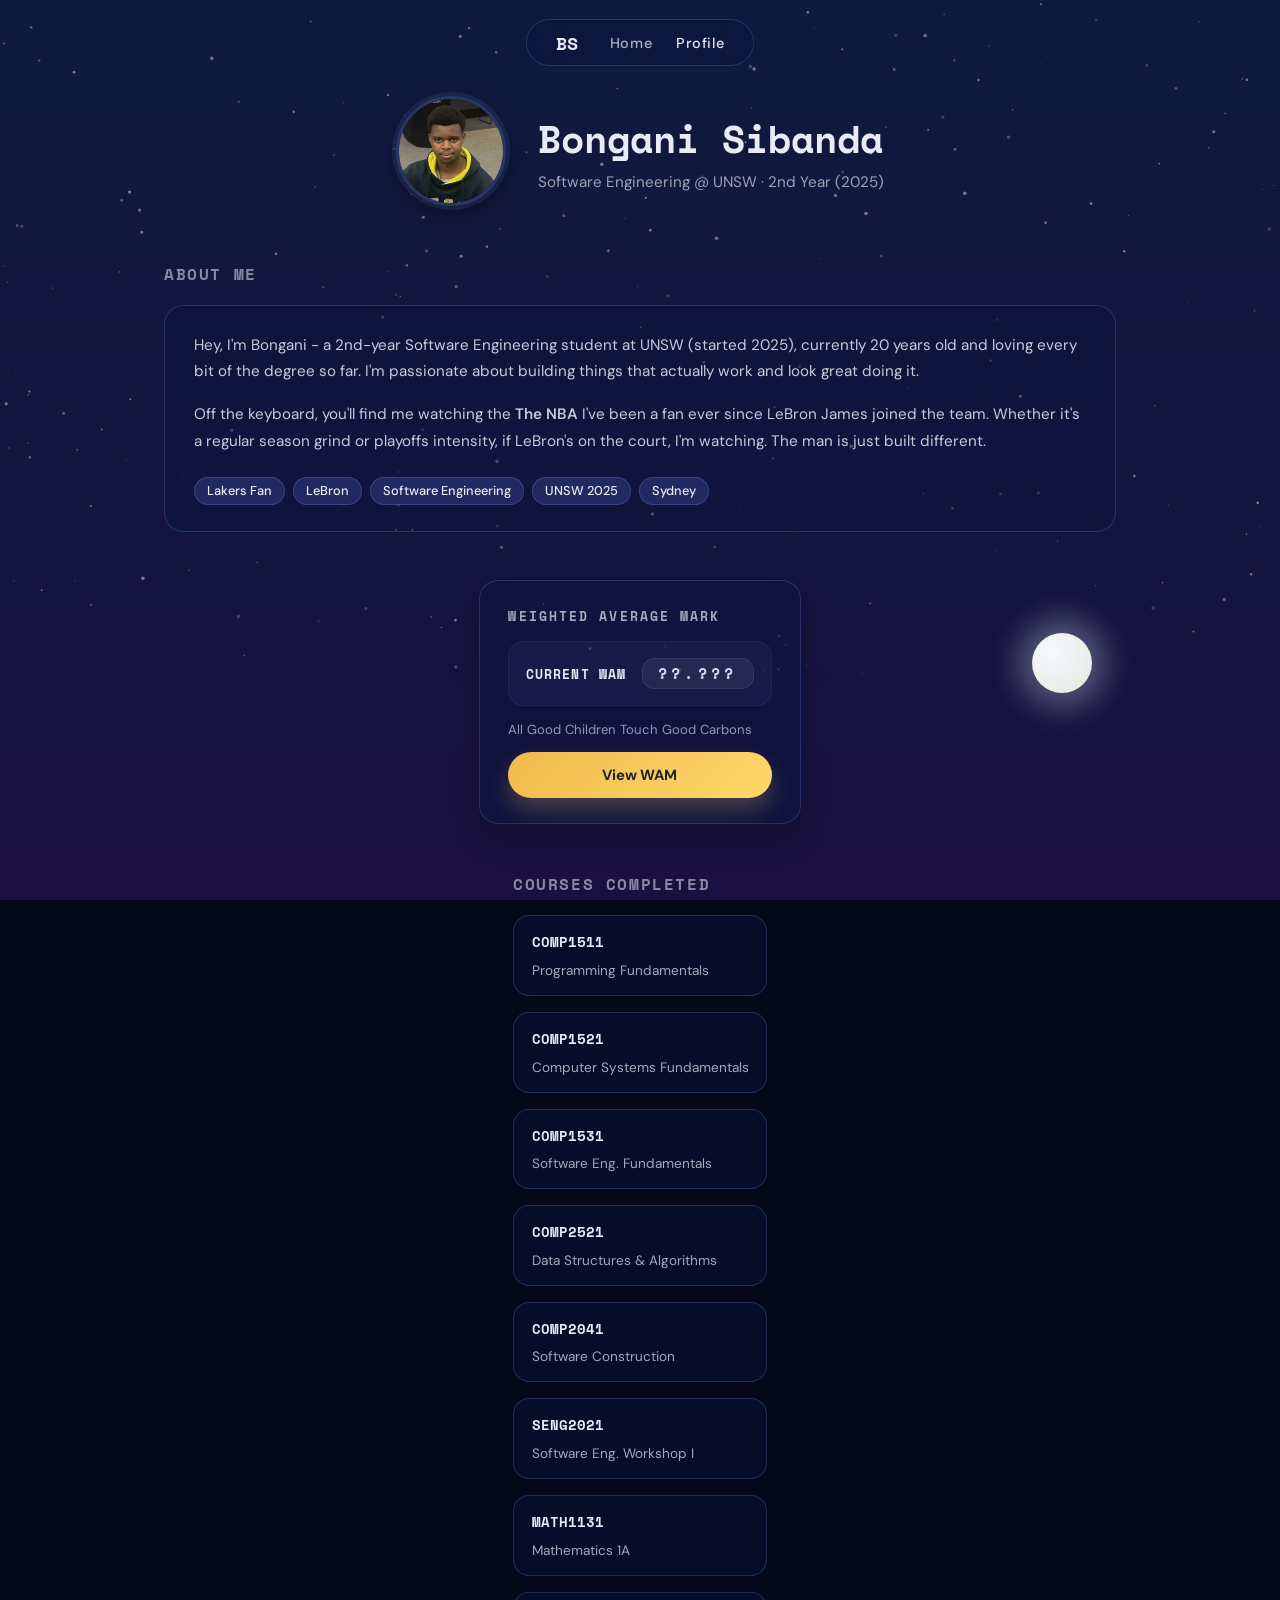
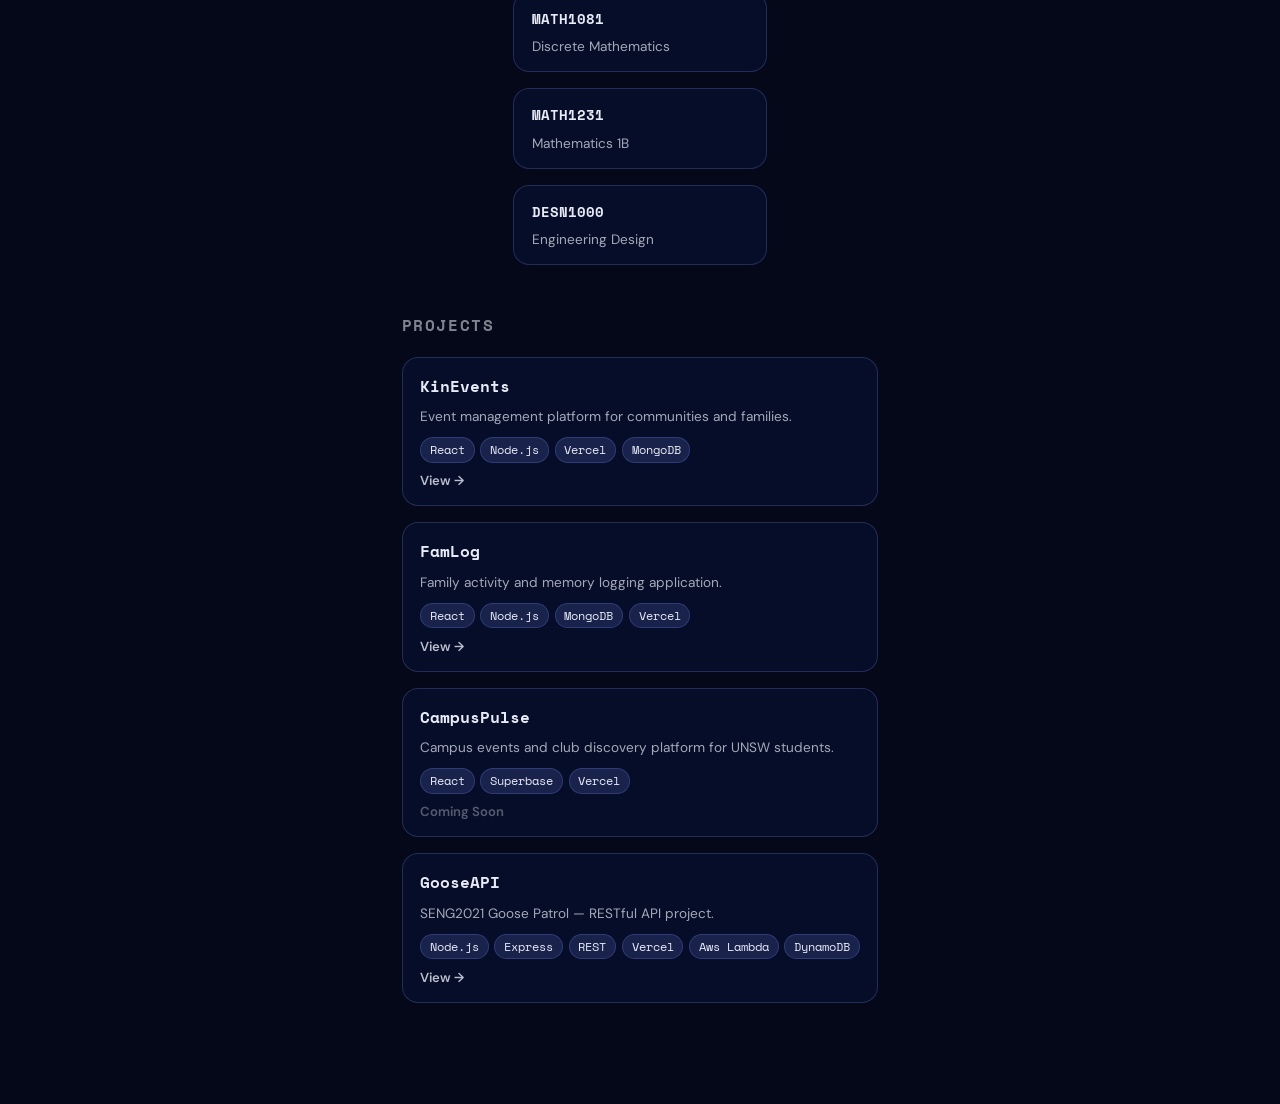
==== profile.html @ 528a12cd "more new stuff" ====
<!DOCTYPE html>
<html lang="en">
<head>
  <meta charset="UTF-8">
  <meta name="viewport" content="width=device-width, initial-scale=1.0">
  <title>Bongani Sibanda — Profile</title>
  <link rel="icon" href="assets/favicon.svg" type="image/svg+xml">
  <link rel="stylesheet" href="css/base.css">
  <link rel="stylesheet" href="css/sky.css">
  <link rel="stylesheet" href="css/weather.css">
  <link rel="stylesheet" href="css/animations.css">
  <link rel="stylesheet" href="css/nav.css">
  <link rel="stylesheet" href="css/profile.css">
</head>
<body>
  <div id="skyBackground">
    <div id="sunBody" class="celestial sun">
      <div class="celestial-glow sun-glow"></div>
      <div class="celestial-body sun-body"></div>
    </div>
    <div id="moonBody" class="celestial moon">
      <div class="celestial-glow moon-glow"></div>
      <div class="celestial-body moon-body"></div>
    </div>
    <canvas id="starCanvas"></canvas>
    <div id="cloudContainer"></div>
    <div id="rainContainer"></div>
    <div id="stormOverlay"></div>
    <div id="fogOverlay"></div>
  </div>

  <nav class="navbar">
    <div class="nav-brand">BS</div>
    <ul class="nav-links">
      <li><a href="index.html" class="nav-link">Home</a></li>
      <li><a href="profile.html" class="nav-link active">Profile</a></li>
    </ul>
  </nav>

  <main class="page-content profile-page">
    <section class="profile-hero">
      <div class="profile-avatar-wrap">
        <img
          src="assets/profile.png"
          alt="Bongani Sibanda"
          class="profile-avatar-img"
        />
      </div>
      <div class="profile-intro">
        <h1 class="profile-name">Bongani Sibanda</h1>
        <p class="profile-tagline">
          Software Engineering @ UNSW ·
          <span id="uniYearLabel"></span> Year (<span id="uniStartLabel"></span>)
        </p>
      </div>
    </section>

    <section class="profile-section" id="aboutSection">
      <h2 class="section-title">About Me</h2>
      <div class="about-card">
        <p class="about-text" id="aboutBio"></p>
        <p class="about-text" id="aboutHobbies">
          Off the keyboard, you'll find me watching the <strong>The NBA</strong>
          I've been a fan ever since LeBron James joined the team. Whether it's a regular
          season grind or playoffs intensity, if LeBron's on the court, I'm watching.
          The man is just built different.
        </p>
        <div class="about-tags">
          <span class="about-tag">Lakers Fan</span>
          <span class="about-tag">LeBron</span>
          <span class="about-tag">Software Engineering</span>
          <span class="about-tag">UNSW 2025</span>
          <span class="about-tag">Sydney</span>
        </div>
      </div>
    </section>

    <section class="profile-section" id="wamSection">
      <div class="wam-card">
        <div class="wam-card-kicker">Weighted Average Mark</div>
        <div class="wam-record-row">
          <span class="wam-record-label">Current WAM</span>
          <span class="wam-redaction-frame" aria-label="Redacted academic result">
            <span class="wam-redaction-bar">??.???</span>
          </span>
        </div>
        <p class="wam-card-subtext">All Good Children Touch Good Carbons</p>
        <button type="button" class="wam-button wam-button--primary wam-button--full" id="wamOpenButton">
          View WAM
        </button>
      </div>
    </section>

    <section class="profile-section" id="coursesSection">
      <h2 class="section-title">Courses Completed</h2>
      <div class="course-grid" id="courseGrid"></div>
    </section>

    <section class="profile-section" id="projectsSection">
      <h2 class="section-title">Projects</h2>
      <div class="project-grid" id="projectGrid"></div>
    </section>
  </main>

  <div class="wam-modal" id="wamModal" aria-hidden="true">
    <div class="wam-modal-backdrop" data-wam-close></div>
    <div
      class="wam-modal-panel"
      role="dialog"
      aria-modal="true"
      aria-labelledby="wamModalHeading"
      aria-describedby="wamModalLive"
    >
      <button type="button" class="wam-modal-close" aria-label="Close modal" data-wam-close>✕</button>
      <h2 class="wam-modal-heading" id="wamModalHeading">Access Request</h2>

      <div class="wam-modal-content">
        <section class="wam-state wam-state--idle" data-wam-state="idle">
          <div class="wam-stamp">CLASSIFIED</div>
          <h3 class="wam-modal-title">Sensitive Academic Record</h3>
          <p class="wam-modal-copy">
            Access to this record requires authorised personnel only. As an external viewer,
            you must complete the vetting process before this information can be declassified.
          </p>
          <ul class="wam-requirement-list">
            <li class="wam-requirement-item wam-requirement-item--approved">Identity verified</li>
            <li class="wam-requirement-item wam-requirement-item--approved">Background check cleared</li>
            <li class="wam-requirement-item wam-requirement-item--pending">Training program admission — PENDING</li>
          </ul>
        </section>

        <section class="wam-state wam-state--verifying" data-wam-state="verifying" aria-label="Verification in progress">
          <h3 class="wam-modal-title">Verification in Progress</h3>
          <ul class="wam-step-list" id="wamStepList"></ul>
        </section>

        <section class="wam-state wam-state--reveal" data-wam-state="reveal">
          <div class="wam-reveal-avatar">
            <img src="assets/profile.png" alt="Bongani Sibanda" class="wam-reveal-avatar-img">
          </div>
          <h3 class="wam-modal-title">Application Accepted</h3>
          <div class="wam-reveal-subhead">WAM Status:</div>
          <p class="wam-reveal-message" id="wamRevealMessage"></p>
          <p class="wam-reveal-note">Thank you for your interest in my academic record. Your request has been logged.</p>
        </section>
      </div>

      <div class="wam-modal-footer">
        <button type="button" class="wam-button wam-button--primary wam-button--cta" id="wamPrimaryAction">
          Accept Me Into the Training Program
        </button>
      </div>

      <p class="wam-disclaimer">* By clicking, you confirm Bongani is extremely talented and definitely deserves a spot.</p>
      <p class="wam-sr-only" id="wamModalLive" aria-live="polite" aria-atomic="true"></p>
    </div>
  </div>

  <script type="module" src="js/profile-main.js"></script>
</body>
</html>
---- css/base.css ----
@import url('https://fonts.googleapis.com/css2?family=Space+Mono:wght@400;700&family=DM+Sans:wght@300;400;500;600&display=swap');

:root {
  --sky-midnight-top: #020510;
  --sky-midnight-bot: #0a0e2a;
  --sky-predawn-top: #0d1b3e;
  --sky-predawn-bot: #1a1040;
  --sky-dawn-top: #1a1a5e;
  --sky-dawn-bot: #c17a3a;
  --sky-sunrise-top: #f4a44b;
  --sky-sunrise-bot: #f7e07a;
  --sky-morning-top: #4ab0e8;
  --sky-morning-bot: #b8e0f7;
  --sky-noon-top: #1c90d8;
  --sky-noon-bot: #a8d8f0;
  --sky-afternoon-top: #2196d8;
  --sky-afternoon-bot: #87ceeb;
  --sky-golden-top: #f0a040;
  --sky-golden-bot: #f7d07a;
  --sky-sunset-top: #e8502a;
  --sky-sunset-bot: #f0a060;
  --sky-dusk-top: #3a1060;
  --sky-dusk-bot: #c04080;
  --sky-twilight-top: #1a0830;
  --sky-twilight-bot: #4a1060;
  --sky-night-top: #050818;
  --sky-night-bot: #0f1530;
  --sun-color: #ffe066;
  --sun-glow: rgba(255, 200, 60, 0.4);
  --moon-color: #e8e8d8;
  --moon-glow: rgba(200, 210, 230, 0.25);
  --text-day: #0a1a2a;
  --text-night: #e8eaf6;
  --text-glow: rgba(255, 255, 255, 0.15);
  --glass-day: rgba(255, 255, 255, 0.18);
  --glass-night: rgba(10, 20, 60, 0.45);
  --border-day: rgba(255, 255, 255, 0.4);
  --border-night: rgba(100, 120, 200, 0.3);
  --rain-color: rgba(140, 170, 210, 0.6);
  --fog-color: rgba(200, 210, 220, 0.35);
  --storm-overlay: rgba(20, 20, 40, 0.45);
  --page-bg: #050818;
}

* {
  margin: 0;
  padding: 0;
  box-sizing: border-box;
}

html,
body {
  width: 100%;
  min-height: 100vh;
  font-family: 'DM Sans', sans-serif;
  overflow-x: hidden;
}

body {
  background: var(--page-bg);
  color: var(--text-day);
}

button,
select,
input {
  font: inherit;
}

a {
  color: inherit;
}

img,
svg,
canvas {
  display: block;
  max-width: 100%;
}

body[data-night='true'] {
  color: var(--text-night);
}
---- css/sky.css ----
#skyBackground {
  position: fixed;
  inset: 0;
  z-index: 0;
  overflow: hidden;
  transition: background 8s ease;
  will-change: background;
}

#starCanvas,
#cloudContainer,
#rainContainer,
#stormOverlay,
#fogOverlay {
  position: absolute;
  inset: 0;
  pointer-events: none;
}

#starCanvas {
  z-index: 0;
}

#cloudContainer {
  z-index: 1;
}

#sunBody,
#moonBody {
  z-index: 2;
}

#rainContainer {
  z-index: 4;
}

#stormOverlay {
  z-index: 5;
}

#fogOverlay {
  z-index: 6;
}

.page-content {
  position: relative;
  z-index: 1;
  min-height: 100vh;
  display: flex;
  flex-direction: column;
  align-items: center;
  justify-content: center;
  padding: 6rem 1.5rem 3rem;
}

.celestial {
  position: absolute;
  bottom: 0;
  transition: opacity 2s ease, bottom 1s ease, left 1s linear;
  pointer-events: none;
}

.celestial-body {
  width: 60px;
  height: 60px;
  border-radius: 50%;
}

.celestial-glow {
  position: absolute;
  border-radius: 50%;
  pointer-events: none;
  filter: blur(18px);
}

.sun-body {
  background: radial-gradient(circle at 40% 40%, #fff8d0, var(--sun-color));
  box-shadow: 0 0 40px 20px var(--sun-glow), 0 0 80px 40px rgba(255, 200, 60, 0.15);
}

.moon-body {
  background: radial-gradient(circle at 35% 35%, #ffffff, var(--moon-color));
  box-shadow: 0 0 30px 15px var(--moon-glow);
}

.sun-glow {
  inset: -30px;
  background: radial-gradient(circle, rgba(255, 220, 80, 0.4), transparent 70%);
}

.moon-glow {
  inset: -20px;
  background: radial-gradient(circle, rgba(200, 220, 255, 0.3), transparent 70%);
}

body[data-night='true'] {
  color: var(--text-night);
}
---- css/weather.css ----
#cloudContainer,
#rainContainer {
  overflow: hidden;
}

.cloud {
  position: absolute;
  left: -350px;
  border-radius: 50%;
  background: radial-gradient(ellipse at 50% 60%, #e8eaf0 0%, rgba(240, 243, 248, 0.6) 100%);
  box-shadow: 0 8px 20px rgba(0, 0, 0, 0.06);
}

.cloud::before,
.cloud::after {
  content: '';
  position: absolute;
  background: inherit;
  border-radius: 50%;
}

.cloud::before {
  width: 55%;
  height: 110%;
  top: -40%;
  left: 15%;
}

.cloud::after {
  width: 38%;
  height: 90%;
  top: -25%;
  right: 18%;
}

.raindrop {
  position: absolute;
  top: -20px;
  width: 1.5px;
  background: linear-gradient(to bottom, transparent, var(--rain-color));
  border-radius: 2px;
  animation: fall linear infinite;
}

.storm-drop {
  width: 2px;
  opacity: 0.9;
  transform: rotate(-15deg);
}

#stormOverlay {
  background: var(--storm-overlay);
  opacity: 0;
  transition: opacity 3s ease;
}

#fogOverlay {
  background: var(--fog-color);
  backdrop-filter: blur(4px);
  opacity: 0;
  transition: opacity 4s ease;
}
---- css/animations.css ----
@keyframes cloudDrift {
  from {
    transform: translateX(0);
  }
  to {
    transform: translateX(calc(100vw + 400px));
  }
}

@keyframes fall {
  from {
    top: -20px;
    opacity: 1;
  }
  to {
    top: 105vh;
    opacity: 0.4;
  }
}

@keyframes fadeIn {
  from {
    opacity: 0;
    transform: translateY(12px);
  }
  to {
    opacity: 1;
    transform: translateY(0);
  }
}

@keyframes sunPulse {
  0%,
  100% {
    box-shadow: 0 0 40px 20px var(--sun-glow), 0 0 80px 40px rgba(255, 200, 60, 0.12);
  }
  50% {
    box-shadow: 0 0 60px 30px var(--sun-glow), 0 0 100px 60px rgba(255, 200, 60, 0.18);
  }
}

@keyframes twinkle {
  0%,
  100% {
    opacity: 0.8;
  }
  50% {
    opacity: 0.3;
  }
}

@keyframes digitFlip {
  0% {
    transform: scaleY(1);
  }
  50% {
    transform: scaleY(0.85);
  }
  100% {
    transform: scaleY(1);
  }
}

@keyframes cardLift {
  from {
    transform: translateY(0);
    box-shadow: 0 4px 16px rgba(0, 0, 0, 0.1);
  }
  to {
    transform: translateY(-6px);
    box-shadow: 0 16px 32px rgba(0, 0, 0, 0.18);
  }
}

.sun-body {
  animation: sunPulse 4s ease-in-out infinite;
}
---- css/nav.css ----
.navbar {
  position: fixed;
  top: 1.2rem;
  left: 50%;
  z-index: 100;
  display: flex;
  align-items: center;
  gap: 2rem;
  padding: 0.6rem 1.8rem;
  border: 1px solid var(--border-day);
  border-radius: 3rem;
  background: var(--glass-day);
  backdrop-filter: blur(14px);
  -webkit-backdrop-filter: blur(14px);
  transform: translateX(-50%);
  transition: background 1.5s ease, border-color 1.5s ease;
}

body[data-night='true'] .navbar {
  background: var(--glass-night);
  border-color: var(--border-night);
}

.nav-brand {
  font-family: 'Space Mono', monospace;
  font-size: 1.1rem;
  font-weight: 700;
  color: var(--text-day);
  transition: color 1.5s ease;
}

.nav-links {
  display: flex;
  gap: 1.5rem;
  list-style: none;
}

.nav-link {
  font-size: 0.9rem;
  font-weight: 500;
  letter-spacing: 0.04em;
  text-decoration: none;
  color: var(--text-day);
  opacity: 0.75;
  transition: opacity 0.2s ease, color 1.5s ease;
}

.nav-link:hover,
.nav-link.active {
  opacity: 1;
}

body[data-night='true'] .nav-brand,
body[data-night='true'] .nav-link {
  color: var(--text-night);
}
---- css/profile.css ----
.profile-page {
  max-width: 1000px;
  width: 100%;
  margin: 0 auto;
  animation: fadeIn 0.7s ease both;
}

.profile-hero {
  display: flex;
  align-items: center;
  gap: 2rem;
  margin-bottom: 3.5rem;
}

.profile-avatar-wrap {
  width: 110px;
  height: 110px;
  flex-shrink: 0;
  border-radius: 50%;
  border: 3px solid var(--border-day);
  overflow: hidden;
  box-shadow: 0 0 0 4px rgba(255, 255, 255, 0.12),
              0 8px 24px rgba(0, 0, 0, 0.25);
  transition: border-color 1.5s ease, box-shadow 1.5s ease;
}

body[data-night='true'] .profile-avatar-wrap {
  border-color: var(--border-night);
  box-shadow: 0 0 0 4px rgba(100, 120, 200, 0.15),
              0 8px 24px rgba(0, 0, 0, 0.45);
}

.profile-avatar-img {
  width: 100%;
  height: 100%;
  object-fit: cover;
  object-position: center top;
  display: block;
}

.profile-name {
  font-family: 'Space Mono', monospace;
  font-size: clamp(1.6rem, 4vw, 2.4rem);
  color: var(--text-day);
  transition: color 1.5s ease;
}

.profile-tagline {
  margin-top: 0.3rem;
  font-size: 0.95rem;
  color: var(--text-day);
  opacity: 0.65;
  transition: color 1.5s ease;
}

.profile-section {
  margin-bottom: 3rem;
}

.section-title {
  margin-bottom: 1.2rem;
  color: var(--text-day);
  font-family: 'Space Mono', monospace;
  font-size: 1rem;
  letter-spacing: 0.1em;
  text-transform: uppercase;
  opacity: 0.55;
  transition: color 1.5s ease;
}

.course-grid,
.project-grid {
  display: grid;
  gap: 1rem;
}

.course-grid {
  grid-template-columns: repeat(auto-fill, minmax(180px, 1fr));
}

.project-grid {
  grid-template-columns: repeat(auto-fill, minmax(240px, 1fr));
}

.course-card,
.project-card {
  display: flex;
  flex-direction: column;
  gap: 0.6rem;
  padding: 1rem 1.1rem;
  border: 1px solid var(--border-day);
  border-radius: 1rem;
  background: var(--glass-day);
  backdrop-filter: blur(12px);
  animation: fadeIn 0.6s ease both;
  transition: transform 0.25s ease, box-shadow 0.25s ease, background 1.5s ease, border-color 1.5s ease;
}

.course-card:hover,
.project-card:hover {
  transform: translateY(-6px);
  box-shadow: 0 18px 36px rgba(0, 0, 0, 0.15);
}

.course-code,
.project-name {
  font-family: 'Space Mono', monospace;
  color: var(--text-day);
  transition: color 1.5s ease;
}

.course-code {
  font-size: 0.85rem;
  font-weight: 700;
}

.course-name,
.project-desc {
  color: var(--text-day);
  transition: color 1.5s ease;
}

.course-name,
.project-desc {
  font-size: 0.85rem;
  opacity: 0.7;
}

.project-name {
  font-size: 1rem;
}

.project-desc {
  line-height: 1.5;
  flex-grow: 1;
}

.tech-list {
  display: flex;
  flex-wrap: wrap;
  gap: 0.35rem;
}

.tech-badge {
  padding: 0.2rem 0.55rem;
  border: 1px solid rgba(255, 255, 255, 0.3);
  border-radius: 2rem;
  background: rgba(255, 255, 255, 0.2);
  font-family: 'Space Mono', monospace;
  font-size: 0.72rem;
  color: var(--text-day);
  transition: background 1.5s ease, border-color 1.5s ease, color 1.5s ease;
}

.project-link {
  margin-top: auto;
  color: var(--text-day);
  font-size: 0.82rem;
  font-weight: 600;
  opacity: 0.8;
  text-decoration: none;
  transition: opacity 0.2s ease, color 1.5s ease;
}

.project-link:hover:not(.disabled) {
  opacity: 1;
}

.project-link.disabled {
  cursor: default;
  opacity: 0.35;
}

body[data-night='true'] .course-card,
body[data-night='true'] .project-card {
  background: var(--glass-night);
  border-color: var(--border-night);
}

body[data-night='true'] .profile-name,
body[data-night='true'] .profile-tagline,
body[data-night='true'] .section-title,
body[data-night='true'] .course-code,
body[data-night='true'] .course-name,
body[data-night='true'] .project-name,
body[data-night='true'] .project-desc,
body[data-night='true'] .project-link,
body[data-night='true'] .tech-badge {
  color: var(--text-night);
}

body[data-night='true'] .tech-badge {
  background: rgba(100, 120, 220, 0.2);
  border-color: rgba(100, 120, 220, 0.3);
}

/* ── About Card ───────────────────────── */
.about-card {
  display: flex;
  flex-direction: column;
  gap: 1rem;
  padding: 1.6rem 1.8rem;
  background: var(--glass-day);
  border: 1px solid var(--border-day);
  backdrop-filter: blur(12px);
  border-radius: 1.2rem;
  animation: fadeIn 0.6s ease both;
  transition: background 1.5s ease, border-color 1.5s ease;
}

body[data-night='true'] .about-card {
  background: var(--glass-night);
  border-color: var(--border-night);
}

.about-text {
  font-size: 0.95rem;
  line-height: 1.75;
  color: var(--text-day);
  opacity: 0.85;
  transition: color 1.5s ease;
}

.about-text strong {
  font-weight: 600;
  opacity: 1;
}

body[data-night='true'] .about-text {
  color: var(--text-night);
}

.about-tags {
  display: flex;
  flex-wrap: wrap;
  gap: 0.5rem;
  margin-top: 0.4rem;
}

.about-tag {
  padding: 0.3rem 0.75rem;
  font-size: 0.8rem;
  font-family: 'DM Sans', sans-serif;
  font-weight: 500;
  background: rgba(255, 255, 255, 0.22);
  border: 1px solid rgba(255, 255, 255, 0.35);
  border-radius: 2rem;
  color: var(--text-day);
  transition: background 1.5s ease, border-color 1.5s ease, color 1.5s ease;
}

body[data-night='true'] .about-tag {
  background: rgba(100, 120, 220, 0.22);
  border-color: rgba(100, 120, 220, 0.35);
  color: var(--text-night);
}

@media (max-width: 600px) {
  .profile-hero {
    flex-direction: column;
    text-align: center;
  }

  .profile-avatar-wrap {
    width: 90px;
    height: 90px;
  }

  .course-grid {
    grid-template-columns: repeat(2, 1fr);
  }

  .project-grid {
    grid-template-columns: 1fr;
  }
}

/* ── WAM Section ─────────────────────── */
.wam-card {
  display: flex;
  flex-direction: column;
  gap: 0.9rem;
  padding: 1.6rem 1.8rem;
  background: var(--glass-day);
  border: 1px solid var(--border-day);
  backdrop-filter: blur(12px);
  border-radius: 1.2rem;
  box-shadow: 0 14px 28px rgba(0, 0, 0, 0.08);
  transition: background 1.5s ease, border-color 1.5s ease, box-shadow 1.5s ease;
}

.wam-card-kicker {
  color: var(--text-day);
  font-family: 'Space Mono', monospace;
  font-size: 0.82rem;
  font-weight: 700;
  letter-spacing: 0.16em;
  text-transform: uppercase;
  opacity: 0.7;
  transition: color 1.5s ease;
}

.wam-record-row {
  display: flex;
  align-items: center;
  justify-content: space-between;
  gap: 1rem;
  padding: 1rem 1.05rem;
  border-radius: 0.95rem;
  background: rgba(8, 14, 24, 0.08);
  border: 1px solid rgba(8, 14, 24, 0.08);
}

.wam-record-label {
  font-family: 'Space Mono', monospace;
  font-size: 0.82rem;
  font-weight: 700;
  letter-spacing: 0.08em;
  text-transform: uppercase;
  color: var(--text-day);
  transition: color 1.5s ease;
}

.wam-redaction-frame {
  display: inline-flex;
  align-items: center;
  justify-content: center;
  min-width: 112px;
  padding: 0.45rem 0.7rem;
  border-radius: 0.8rem;
  background: rgba(0, 0, 0, 0.12);
  border: 1px solid rgba(0, 0, 0, 0.08);
}

.wam-redaction-bar {
  color: #20242f;
  font-family: 'Space Mono', monospace;
  font-size: 0.95rem;
  font-weight: 700;
  letter-spacing: 0.28em;
  line-height: 1;
}

.wam-card-subtext {
  color: var(--text-day);
  font-size: 0.82rem;
  opacity: 0.62;
  transition: color 1.5s ease;
}

.wam-button {
  appearance: none;
  border: 0;
  border-radius: 999px;
  min-height: 44px;
  padding: 0.8rem 1.2rem;
  font-family: 'DM Sans', sans-serif;
  font-size: 0.92rem;
  font-weight: 700;
  cursor: pointer;
  transition: transform 0.2s ease, opacity 0.2s ease, background 1.5s ease, color 1.5s ease, border-color 1.5s ease, box-shadow 0.2s ease;
}

.wam-button:focus-visible,
.wam-modal-close:focus-visible {
  outline: 2px solid var(--sun-color);
  outline-offset: 3px;
}

.wam-button--full {
  width: 100%;
}

.wam-button--primary {
  background: linear-gradient(135deg, #f0b94d, #ffd86a);
  color: #1f2330;
  box-shadow: 0 12px 22px rgba(255, 224, 102, 0.22);
}

.wam-button--secondary {
  background: rgba(255, 255, 255, 0.12);
  border: 1px solid var(--border-day);
  color: var(--text-day);
}

.wam-button[disabled] {
  cursor: progress;
  opacity: 0.82;
  box-shadow: none;
}

.wam-modal.is-idle .wam-button--cta {
  animation: ctaPulse 2.2s ease-in-out infinite;
}

.wam-button:hover:not([disabled]) {
  transform: translateY(-1px);
}

body[data-night='true'] .wam-card {
  background: var(--glass-night);
  border-color: var(--border-night);
  box-shadow: 0 16px 30px rgba(0, 0, 0, 0.22);
}

body[data-night='true'] .wam-card-kicker,
body[data-night='true'] .wam-record-label,
body[data-night='true'] .wam-card-subtext {
  color: var(--text-night);
}

body[data-night='true'] .wam-record-row {
  background: rgba(120, 132, 200, 0.08);
  border-color: rgba(120, 132, 200, 0.1);
}

body[data-night='true'] .wam-redaction-frame {
  background: rgba(255, 255, 255, 0.06);
  border-color: rgba(255, 255, 255, 0.08);
}

body[data-night='true'] .wam-redaction-bar {
  color: rgba(238, 242, 255, 0.88);
}

body[data-night='true'] .wam-button--secondary {
  background: rgba(10, 20, 60, 0.38);
  border-color: var(--border-night);
  color: var(--text-night);
}

/* ── WAM Modal ───────────────────────── */
@keyframes modalBackdropIn {
  from { opacity: 0; }
  to { opacity: 1; }
}

@keyframes modalPanelIn {
  from {
    opacity: 0;
    transform: translateY(24px) scale(0.97);
  }
  to {
    opacity: 1;
    transform: translateY(0) scale(1);
  }
}

@keyframes ctaPulse {
  0%,
  100% { box-shadow: 0 0 0 0 rgba(255, 224, 102, 0.4); }
  50% { box-shadow: 0 0 0 8px rgba(255, 224, 102, 0); }
}

@keyframes wamStepIn {
  from {
    opacity: 0;
    transform: translateY(8px);
  }
  to {
    opacity: 1;
    transform: translateY(0);
  }
}

@keyframes wamSpinnerSpin {
  to { transform: rotate(360deg); }
}

@keyframes wamAvatarBounce {
  0% { transform: scale(0); }
  65% { transform: scale(1.1); }
  100% { transform: scale(1); }
}

@keyframes wamGlowPulse {
  0%,
  100% {
    box-shadow: 0 0 0 3px rgba(255, 224, 102, 0.26), 0 0 22px rgba(255, 224, 102, 0.26);
  }
  50% {
    box-shadow: 0 0 0 5px rgba(255, 224, 102, 0.36), 0 0 34px rgba(255, 224, 102, 0.42);
  }
}

@keyframes wamCursorBlink {
  0%,
  50% { opacity: 1; }
  51%,
  100% { opacity: 0; }
}

.wam-modal {
  position: fixed;
  inset: 0;
  z-index: 220;
  display: grid;
  place-items: center;
  padding: 1rem;
  opacity: 0;
  visibility: hidden;
  pointer-events: none;
  transition: opacity 220ms ease, visibility 0s linear 220ms;
}

.wam-modal.is-open {
  opacity: 1;
  visibility: visible;
  pointer-events: auto;
  transition: opacity 220ms ease, visibility 0s linear 0s;
}

.wam-modal.is-closing {
  opacity: 0;
  pointer-events: none;
}

.wam-modal-backdrop {
  position: absolute;
  inset: 0;
  background: rgba(4, 8, 18, 0.62);
  opacity: 0;
}

.wam-modal.is-open .wam-modal-backdrop {
  animation: modalBackdropIn 220ms ease forwards;
}

.wam-modal.is-closing .wam-modal-backdrop {
  animation: modalBackdropIn 220ms ease reverse forwards;
}

body[data-night='true'] .wam-modal-backdrop {
  background: rgba(2, 4, 12, 0.78);
}

.wam-modal-panel {
  position: relative;
  width: min(480px, calc(100% - 2rem));
  max-height: 90vh;
  overflow: auto;
  display: flex;
  flex-direction: column;
  gap: 1rem;
  padding: 1.4rem;
  border: 1px solid var(--border-day);
  border-radius: 1.4rem;
  background: var(--glass-day);
  backdrop-filter: blur(16px);
  box-shadow: 0 24px 54px rgba(0, 0, 0, 0.34);
  color: var(--text-day);
  transform-origin: center;
  opacity: 0;
}

.wam-modal.is-open .wam-modal-panel {
  animation: modalPanelIn 260ms ease forwards;
}

.wam-modal.is-closing .wam-modal-panel {
  animation: modalPanelIn 220ms ease reverse forwards;
}

body[data-night='true'] .wam-modal-panel {
  background: var(--glass-night);
  border-color: var(--border-night);
  color: var(--text-night);
  box-shadow: 0 24px 60px rgba(0, 0, 0, 0.5);
}

.wam-modal-close {
  position: absolute;
  top: 0.85rem;
  right: 0.85rem;
  width: 2.5rem;
  height: 2.5rem;
  border: 1px solid transparent;
  border-radius: 999px;
  background: rgba(255, 255, 255, 0.12);
  color: var(--text-day);
  font-size: 1rem;
  cursor: pointer;
  transition: transform 0.2s ease, opacity 0.2s ease, background 1.5s ease, color 1.5s ease, border-color 1.5s ease;
}

.wam-modal-close:hover:not([disabled]) {
  transform: scale(1.04);
}

.wam-modal-close[disabled] {
  opacity: 0.45;
  cursor: not-allowed;
}

body[data-night='true'] .wam-modal-close {
  background: rgba(255, 255, 255, 0.08);
  color: var(--text-night);
}

.wam-modal-heading {
  padding-right: 3rem;
  font-family: 'Space Mono', monospace;
  font-size: 0.84rem;
  font-weight: 700;
  letter-spacing: 0.14em;
  text-transform: uppercase;
  color: var(--text-day);
  opacity: 0.72;
  transition: color 1.5s ease;
}

body[data-night='true'] .wam-modal-heading {
  color: var(--text-night);
}

.wam-modal-content {
  position: relative;
  min-height: 370px;
}

.wam-state {
  position: absolute;
  inset: 0;
  display: flex;
  flex-direction: column;
  gap: 1rem;
  opacity: 0;
  transform: translateY(12px);
  pointer-events: none;
  transition: opacity 220ms ease, transform 220ms ease;
}

.wam-modal.is-idle .wam-state--idle,
.wam-modal.is-verifying .wam-state--verifying,
.wam-modal.is-reveal .wam-state--reveal {
  opacity: 1;
  transform: translateY(0);
  pointer-events: auto;
}

.wam-stamp {
  align-self: flex-start;
  display: inline-flex;
  align-items: center;
  gap: 0.35rem;
  padding: 0.42rem 0.75rem;
  border-radius: 0.7rem;
  border: 1px solid rgba(201, 50, 50, 0.55);
  background: rgba(201, 50, 50, 0.12);
  color: #b81919;
  font-family: 'Space Mono', monospace;
  font-size: 0.78rem;
  font-weight: 700;
  letter-spacing: 0.18em;
  text-transform: uppercase;
  transform: rotate(-7deg);
}

body[data-night='true'] .wam-stamp {
  background: rgba(201, 50, 50, 0.16);
  border-color: rgba(201, 50, 50, 0.65);
  color: #ff8f8f;
}

.wam-modal-title {
  margin-top: 0.15rem;
  font-family: 'Space Mono', monospace;
  font-size: clamp(1.15rem, 3vw, 1.5rem);
  color: var(--text-day);
  transition: color 1.5s ease;
}

body[data-night='true'] .wam-modal-title,
body[data-night='true'] .wam-modal-copy,
body[data-night='true'] .wam-reveal-note,
body[data-night='true'] .wam-reveal-subhead,
body[data-night='true'] .wam-step-text {
  color: var(--text-night);
}

.wam-modal-copy {
  line-height: 1.65;
  color: var(--text-day);
  opacity: 0.84;
  transition: color 1.5s ease;
}

.wam-requirement-list {
  display: flex;
  flex-direction: column;
  gap: 0.7rem;
  margin-top: 0.25rem;
  padding: 0;
  list-style: none;
}

.wam-requirement-item {
  position: relative;
  padding-left: 1.7rem;
  font-size: 0.92rem;
  line-height: 1.5;
  color: var(--text-day);
  transition: color 1.5s ease;
}

.wam-requirement-item::before {
  position: absolute;
  left: 0;
  top: 0;
  font-weight: 700;
}

.wam-requirement-item--approved::before {
  content: '✓';
  color: #35b86d;
}

.wam-requirement-item--pending::before {
  content: '○';
  color: rgba(58, 68, 91, 0.72);
}

body[data-night='true'] .wam-requirement-item--pending::before {
  color: rgba(232, 234, 246, 0.7);
}

.wam-modal-footer {
  display: flex;
  flex-direction: column;
  gap: 0.65rem;
}

.wam-disclaimer {
  margin-top: -0.15rem;
  font-size: 0.72rem;
  line-height: 1.45;
  color: var(--text-day);
  opacity: 0.6;
  transition: color 1.5s ease;
}

body[data-night='true'] .wam-disclaimer {
  color: var(--text-night);
}

.wam-step-list {
  display: flex;
  flex-direction: column;
  gap: 0.65rem;
  padding: 0;
  list-style: none;
}

.wam-step-item {
  display: flex;
  align-items: flex-start;
  gap: 0.7rem;
  padding: 0.85rem 0.95rem;
  border-radius: 0.95rem;
  background: rgba(255, 255, 255, 0.12);
  border: 1px solid rgba(255, 255, 255, 0.12);
  opacity: 0;
  transform: translateY(8px);
}

.wam-step-item.is-visible {
  animation: wamStepIn 220ms ease forwards;
}

.wam-step-icon {
  position: relative;
  flex: 0 0 auto;
  width: 1.15rem;
  height: 1.15rem;
  margin-top: 0.1rem;
  border-radius: 50%;
  border: 2px solid rgba(86, 100, 130, 0.45);
}

.wam-step-icon.is-spinning {
  border-top-color: transparent;
  animation: wamSpinnerSpin 0.8s linear infinite;
}

.wam-step-icon.is-done {
  display: grid;
  place-items: center;
  border-color: #34c57b;
  color: #34c57b;
  font-size: 0.78rem;
  font-weight: 700;
  line-height: 1;
  animation: none;
}

.wam-step-text {
  color: var(--text-day);
  transition: color 1.5s ease;
}

.wam-step-item.is-done .wam-step-text {
  opacity: 0.88;
}

.wam-step-item--final {
  padding: 0.95rem 1rem;
}

.wam-step-item--final .wam-step-text {
  font-size: 1rem;
  font-weight: 700;
}

.wam-step-item--final.is-done {
  background: rgba(52, 197, 123, 0.1);
  border-color: rgba(52, 197, 123, 0.25);
}

.wam-step-item--final.is-done .wam-step-text {
  color: #34c57b;
}

.wam-step-item--final.is-done .wam-step-icon {
  border-color: #34c57b;
}

.wam-reveal-avatar {
  width: 92px;
  height: 92px;
  margin-bottom: 0.2rem;
  border-radius: 50%;
  overflow: hidden;
  border: 3px solid #ffe066;
  box-shadow: 0 0 0 4px rgba(255, 224, 102, 0.14), 0 0 30px rgba(255, 224, 102, 0.35);
  animation: wamAvatarBounce 520ms ease both, wamGlowPulse 2.6s ease-in-out infinite;
}

.wam-reveal-avatar-img {
  width: 100%;
  height: 100%;
  object-fit: cover;
  object-position: center top;
}

.wam-reveal-subhead {
  font-family: 'Space Mono', monospace;
  font-size: 0.76rem;
  font-weight: 700;
  letter-spacing: 0.16em;
  text-transform: uppercase;
  color: var(--text-day);
  opacity: 0.68;
  transition: color 1.5s ease;
}

.wam-reveal-message {
  min-height: 5.2rem;
  color: #20242f;
  font-family: 'Space Mono', monospace;
  font-size: clamp(1.05rem, 2.9vw, 1.38rem);
  font-weight: 700;
  line-height: 1.55;
  letter-spacing: 0.01em;
}

.wam-reveal-message.is-typing::after {
  content: '│';
  margin-left: 0.15rem;
  animation: wamCursorBlink 0.9s steps(1) infinite;
}

.wam-reveal-note {
  color: var(--text-day);
  font-size: 0.9rem;
  line-height: 1.6;
  opacity: 0.74;
  transition: color 1.5s ease;
}

body[data-night='true'] .wam-reveal-message {
  color: var(--text-night);
}

body[data-night='true'] .wam-reveal-avatar {
  box-shadow: 0 0 0 4px rgba(255, 224, 102, 0.18), 0 0 34px rgba(255, 224, 102, 0.42);
}

.wam-sr-only {
  position: absolute;
  width: 1px;
  height: 1px;
  padding: 0;
  margin: -1px;
  overflow: hidden;
  clip: rect(0, 0, 0, 0);
  white-space: nowrap;
  border: 0;
}

@media (max-width: 600px) {
  .wam-card {
    padding: 1.35rem 1.15rem;
  }

  .wam-record-row {
    flex-direction: column;
    align-items: flex-start;
  }

  .wam-modal {
    padding: 0.5rem;
  }

  .wam-modal-panel {
    width: calc(100% - 1rem);
    padding: 1.1rem;
  }

  .wam-modal-content {
    min-height: 330px;
  }

  .wam-modal-title {
    font-size: 1.1rem;
  }

  .wam-step-text,
  .wam-modal-copy,
  .wam-reveal-note,
  .wam-requirement-item {
    font-size: 0.88rem;
  }

  .wam-reveal-message {
    min-height: 4.5rem;
    font-size: 1rem;
  }
}
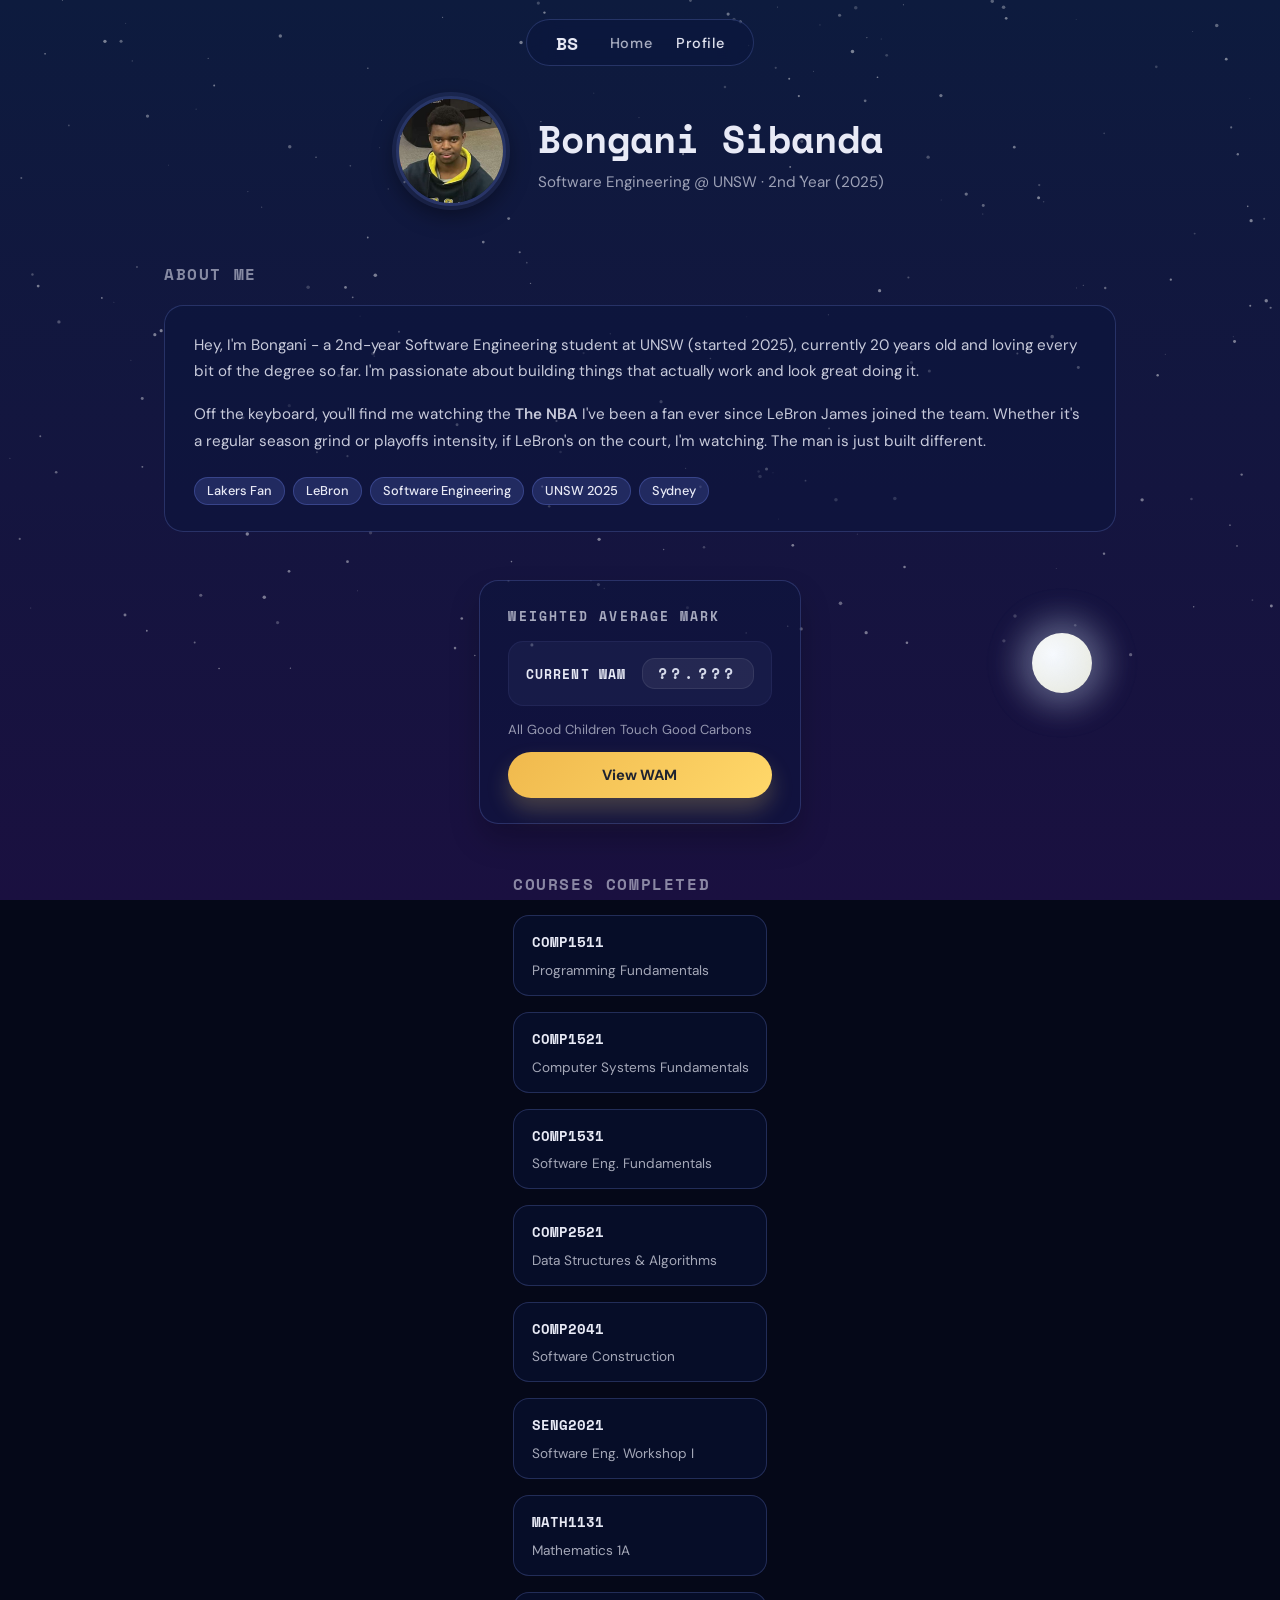
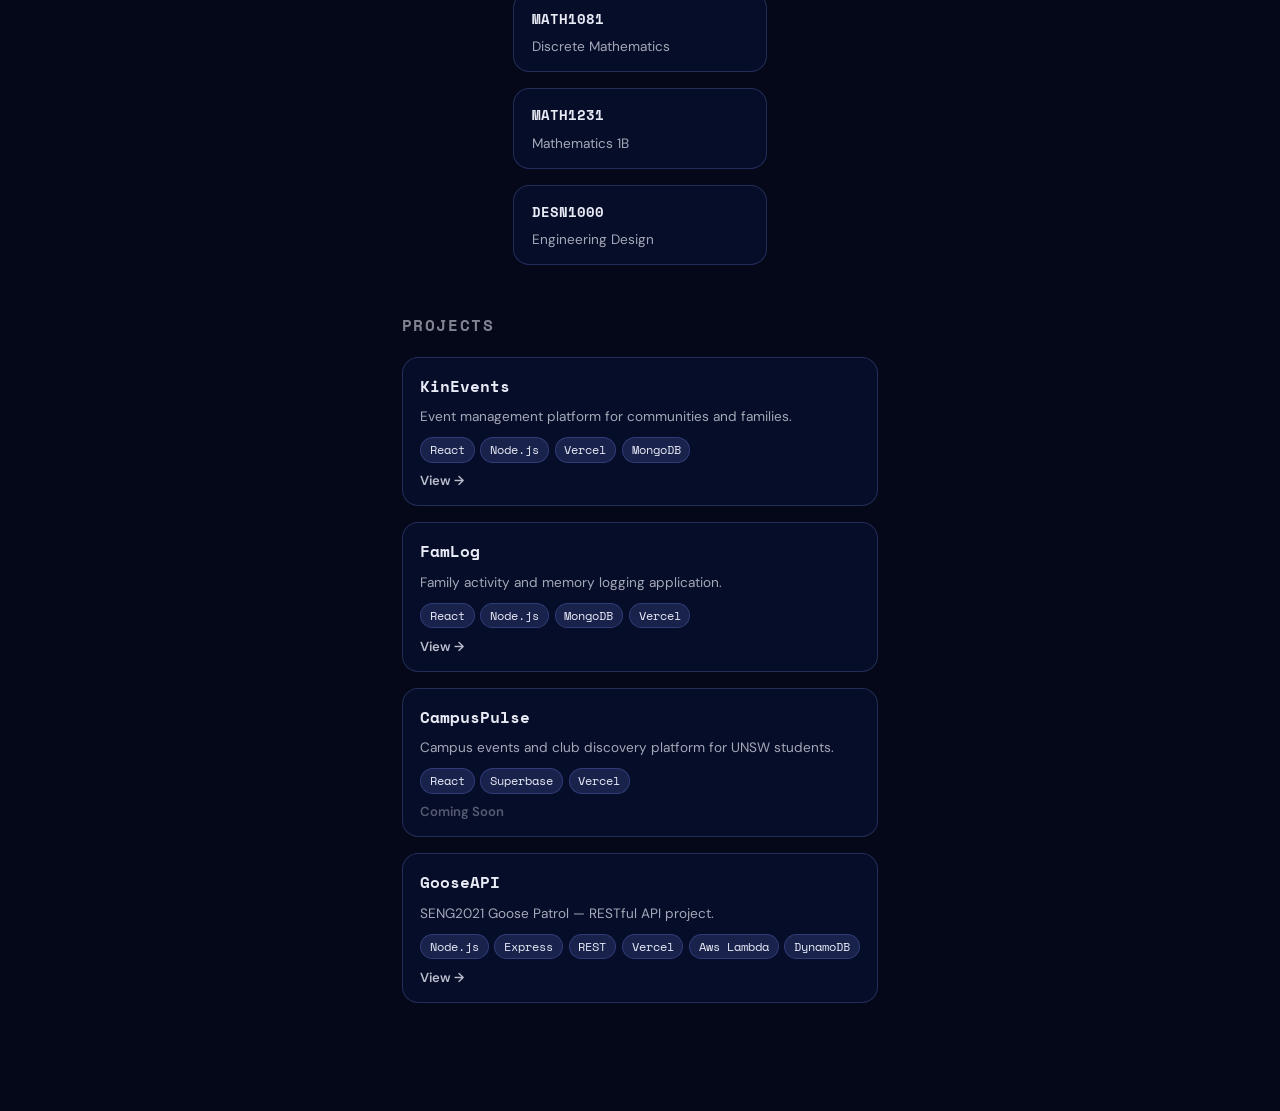
==== commit 7127f848: "more and more" ====
--- a/profile.html
+++ b/profile.html
@@ -4,13 +4,13 @@
   <meta charset="UTF-8">
   <meta name="viewport" content="width=device-width, initial-scale=1.0">
   <title>Bongani Sibanda — Profile</title>
-  <link rel="icon" href="assets/favicon.svg" type="image/svg+xml">
-  <link rel="stylesheet" href="css/base.css">
-  <link rel="stylesheet" href="css/sky.css">
-  <link rel="stylesheet" href="css/weather.css">
-  <link rel="stylesheet" href="css/animations.css">
-  <link rel="stylesheet" href="css/nav.css">
-  <link rel="stylesheet" href="css/profile.css">
+  <link rel="icon" href="assets/favicon.svg?v=2" type="image/svg+xml">
+  <link rel="stylesheet" href="css/base.css?v=2">
+  <link rel="stylesheet" href="css/sky.css?v=2">
+  <link rel="stylesheet" href="css/weather.css?v=2">
+  <link rel="stylesheet" href="css/animations.css?v=2">
+  <link rel="stylesheet" href="css/nav.css?v=2">
+  <link rel="stylesheet" href="css/profile.css?v=2">
 </head>
 <body>
   <div id="skyBackground">
@@ -156,6 +156,10 @@
     </div>
   </div>
 
-  <script type="module" src="js/profile-main.js"></script>
+  <script type="module" src="js/profile-main.js?v=2"></script>
+  <script nomodule>
+    document.body.style.cssText = 'display:flex;align-items:center;justify-content:center;min-height:100vh;font-family:sans-serif;padding:2rem;text-align:center;';
+    document.body.innerHTML = '<div><h2>Browser Not Supported</h2><p>Please open this page in a modern browser such as Chrome, Safari, or Firefox.</p></div>';
+  </script>
 </body>
 </html>
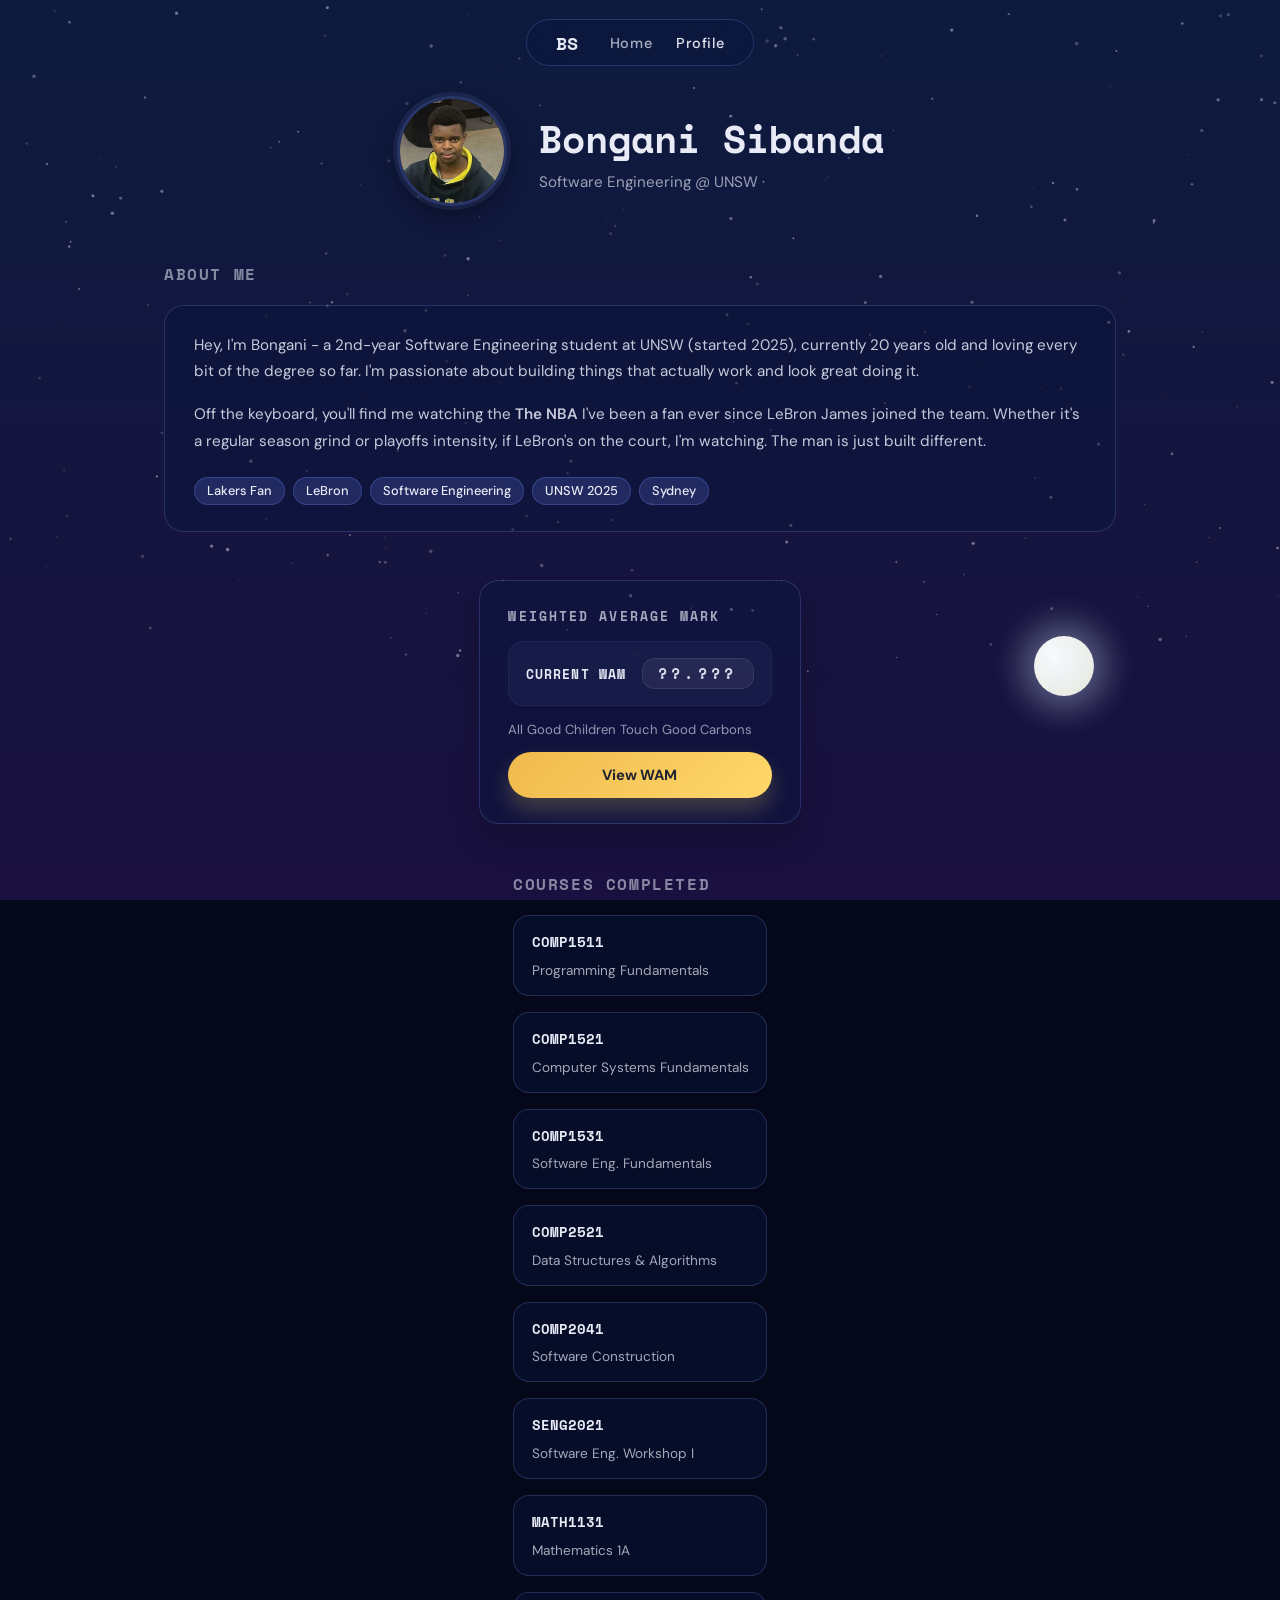
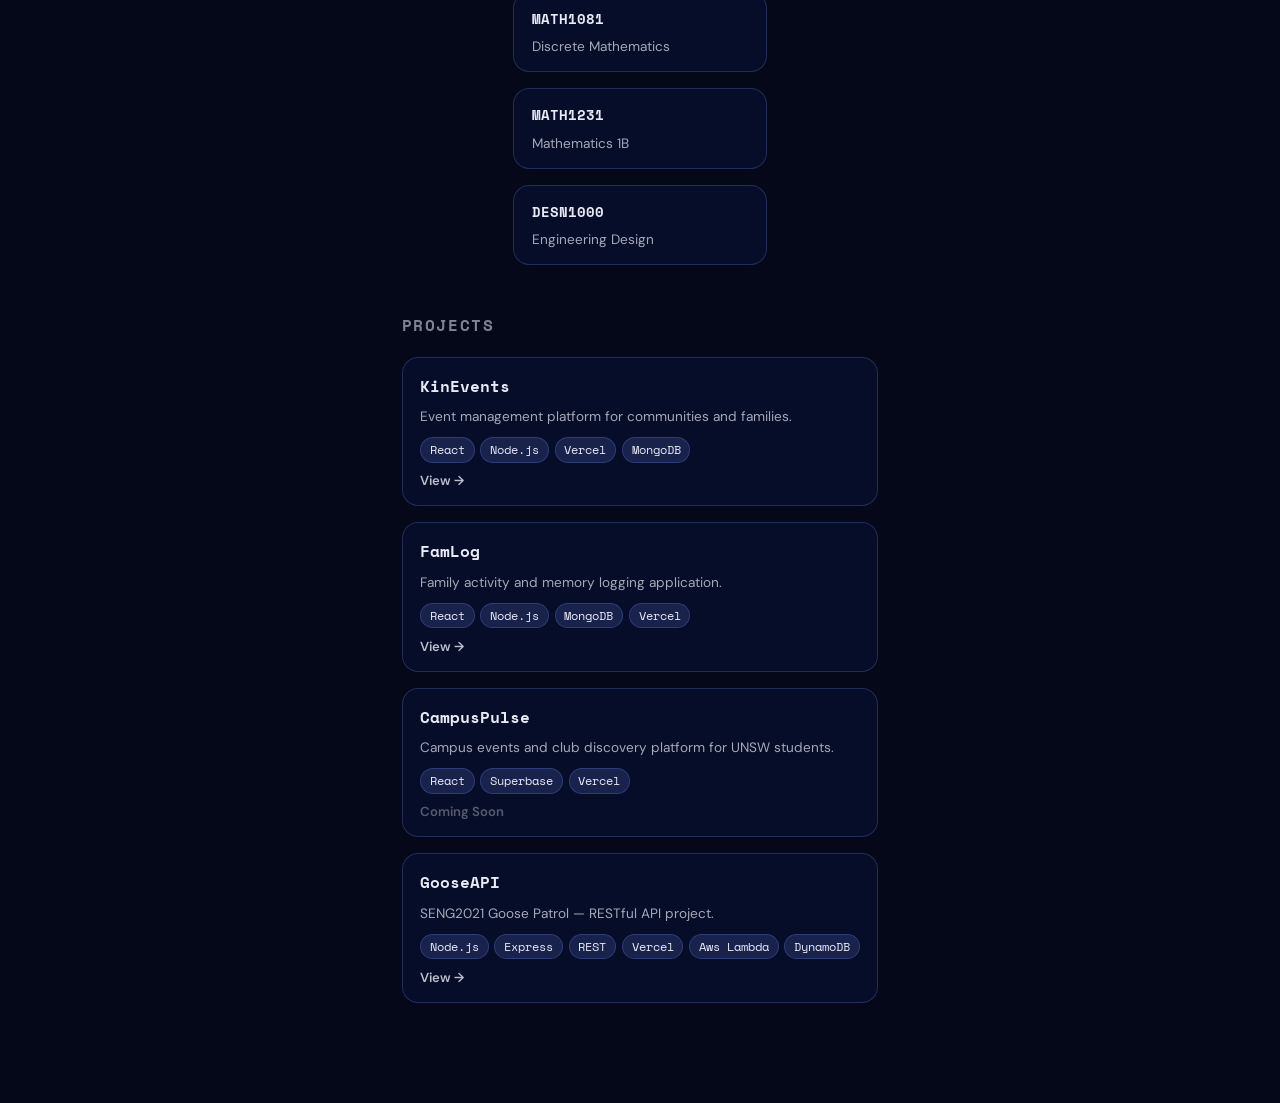
==== commit 2bc193eb: "removed a few stuff" ====
--- a/profile.html
+++ b/profile.html
@@ -50,7 +50,7 @@
         <h1 class="profile-name">Bongani Sibanda</h1>
         <p class="profile-tagline">
           Software Engineering @ UNSW ·
-          <span id="uniYearLabel"></span> Year (<span id="uniStartLabel"></span>)
+          
         </p>
       </div>
     </section>
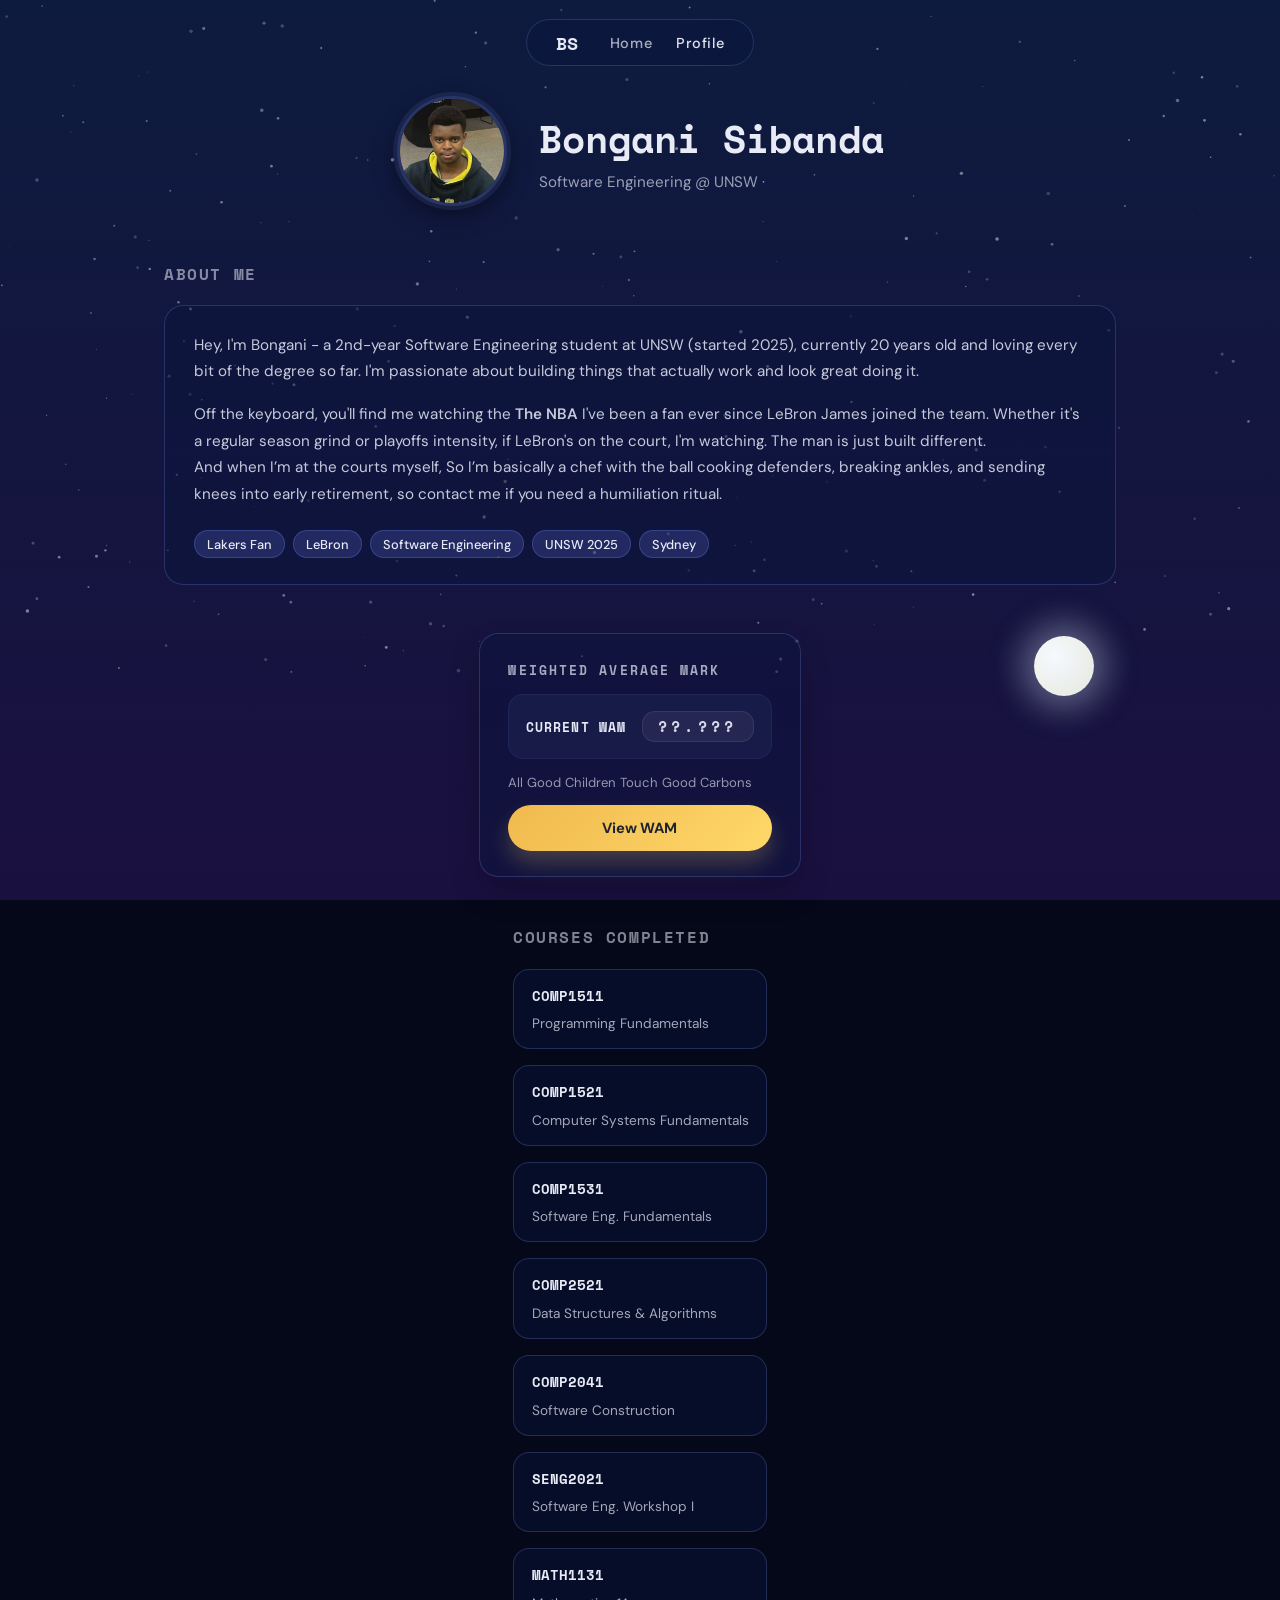
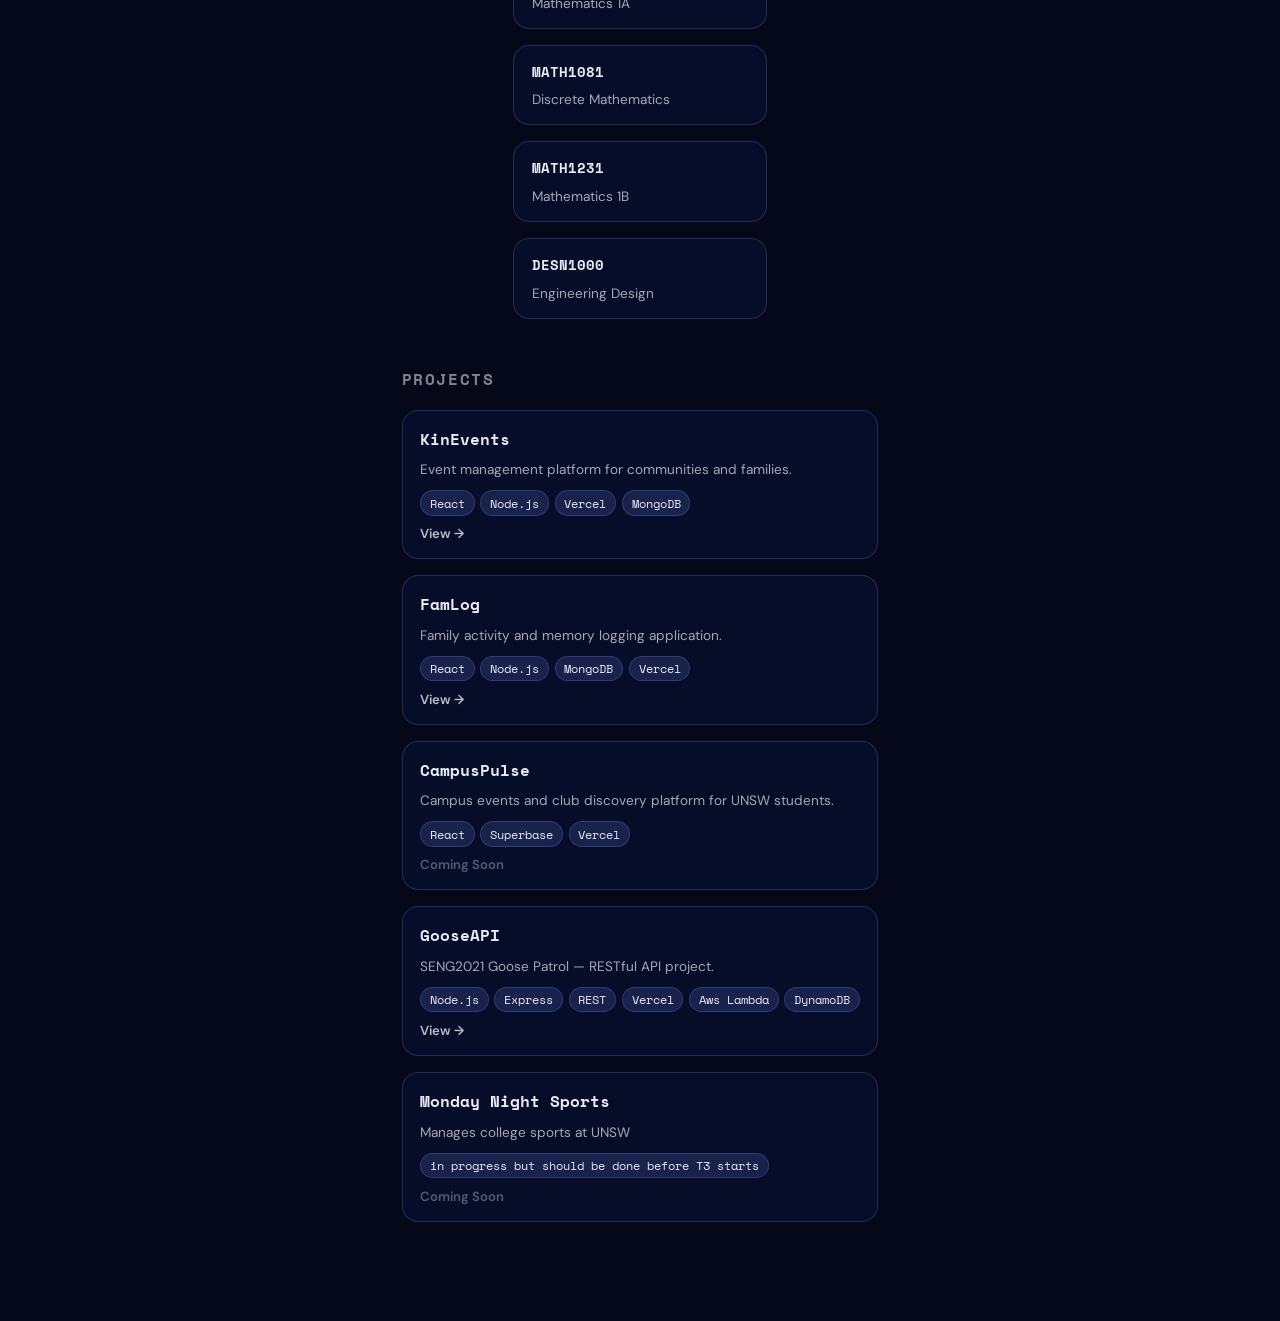
==== commit 71f17890: "more jokes to the repo adde d" ====
--- a/profile.html
+++ b/profile.html
@@ -63,7 +63,11 @@
           Off the keyboard, you'll find me watching the <strong>The NBA</strong>
           I've been a fan ever since LeBron James joined the team. Whether it's a regular
           season grind or playoffs intensity, if LeBron's on the court, I'm watching.
-          The man is just built different.
+          The man is just built different. 
+          <br>
+          And when I’m at the courts myself, So I’m basically a chef with the ball
+          cooking defenders, breaking ankles, and sending knees into early retirement, so 
+          contact me if you need a humiliation ritual.
         </p>
         <div class="about-tags">
           <span class="about-tag">Lakers Fan</span>
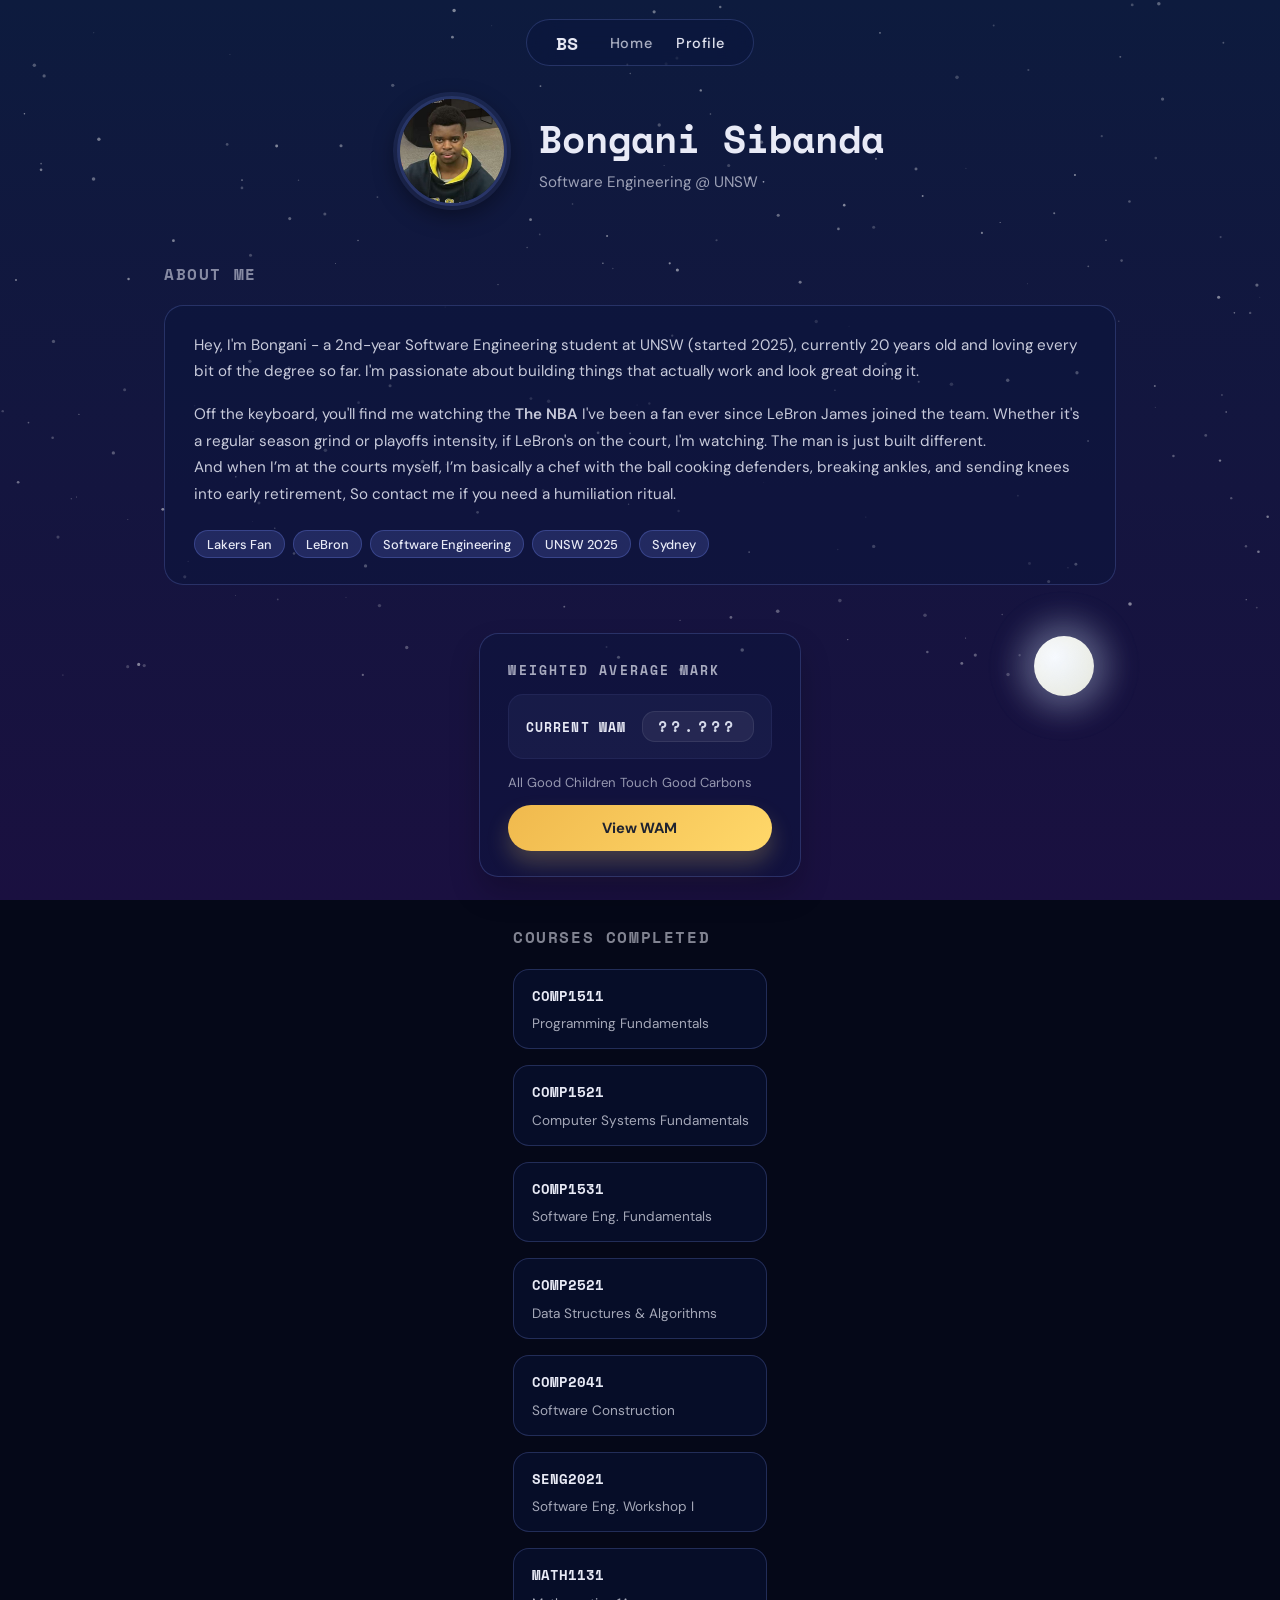
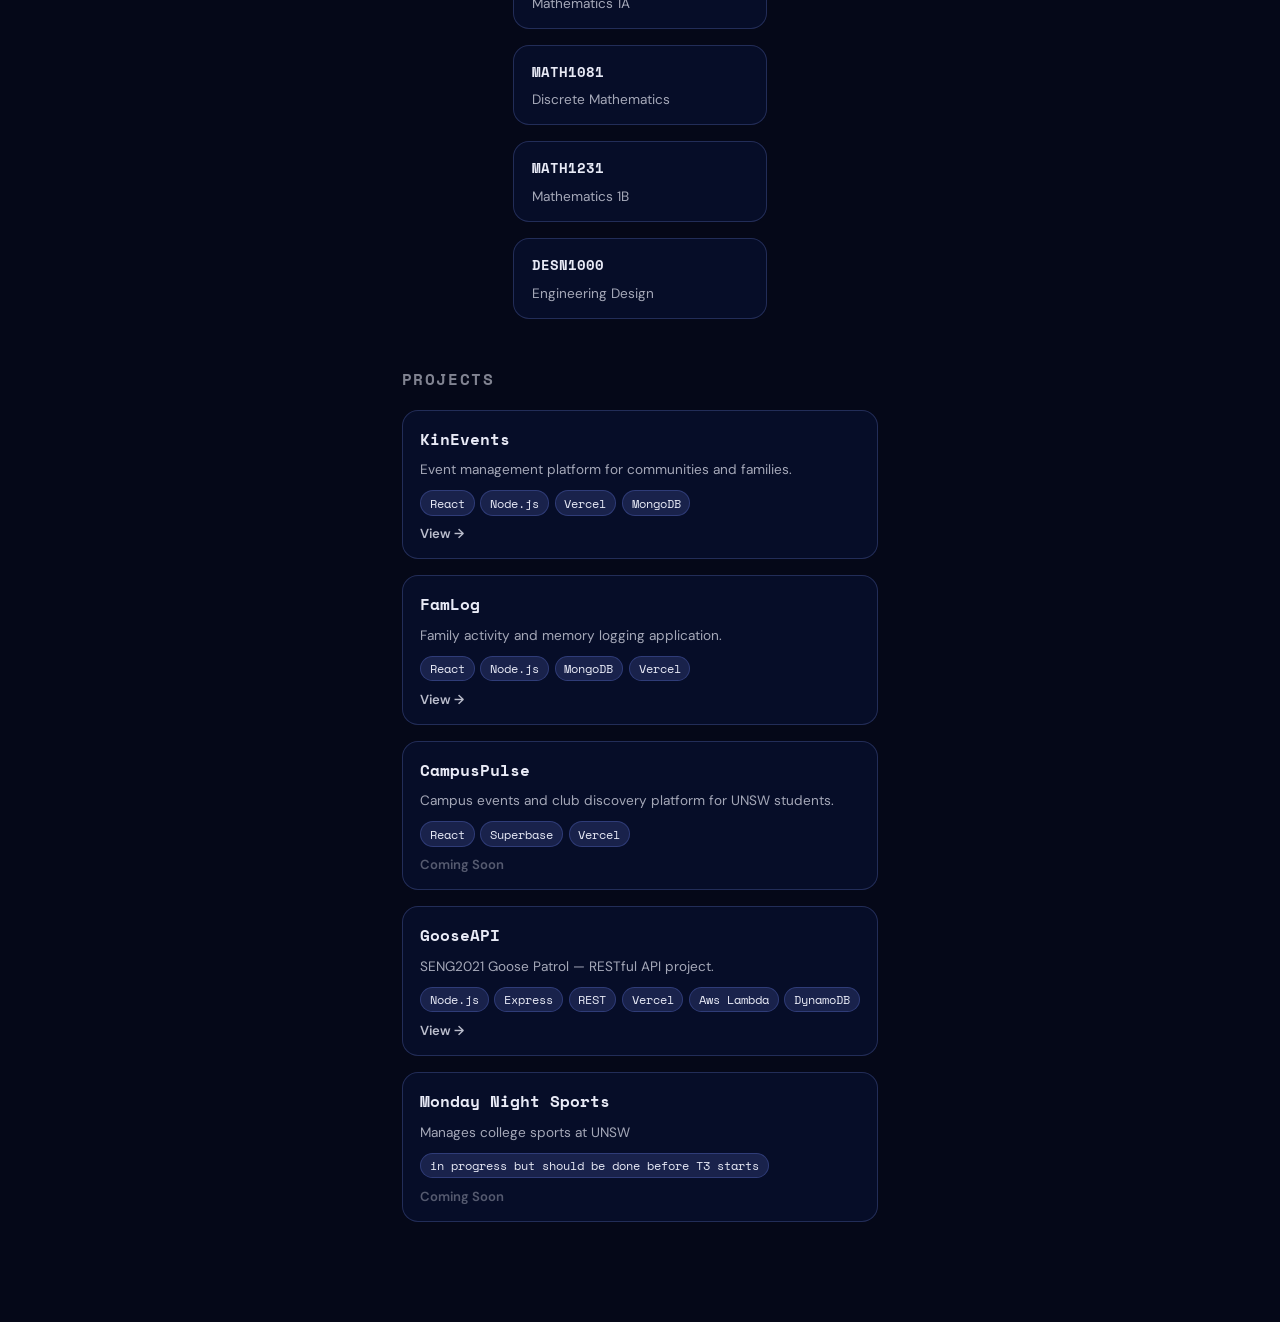
==== commit 4274bef4: "more jokes to the repo adde d" ====
--- a/profile.html
+++ b/profile.html
@@ -65,8 +65,8 @@
           season grind or playoffs intensity, if LeBron's on the court, I'm watching.
           The man is just built different. 
           <br>
-          And when I’m at the courts myself, So I’m basically a chef with the ball
-          cooking defenders, breaking ankles, and sending knees into early retirement, so 
+          And when I’m at the courts myself, I’m basically a chef with the ball
+          cooking defenders, breaking ankles, and sending knees into early retirement, So 
           contact me if you need a humiliation ritual.
         </p>
         <div class="about-tags">
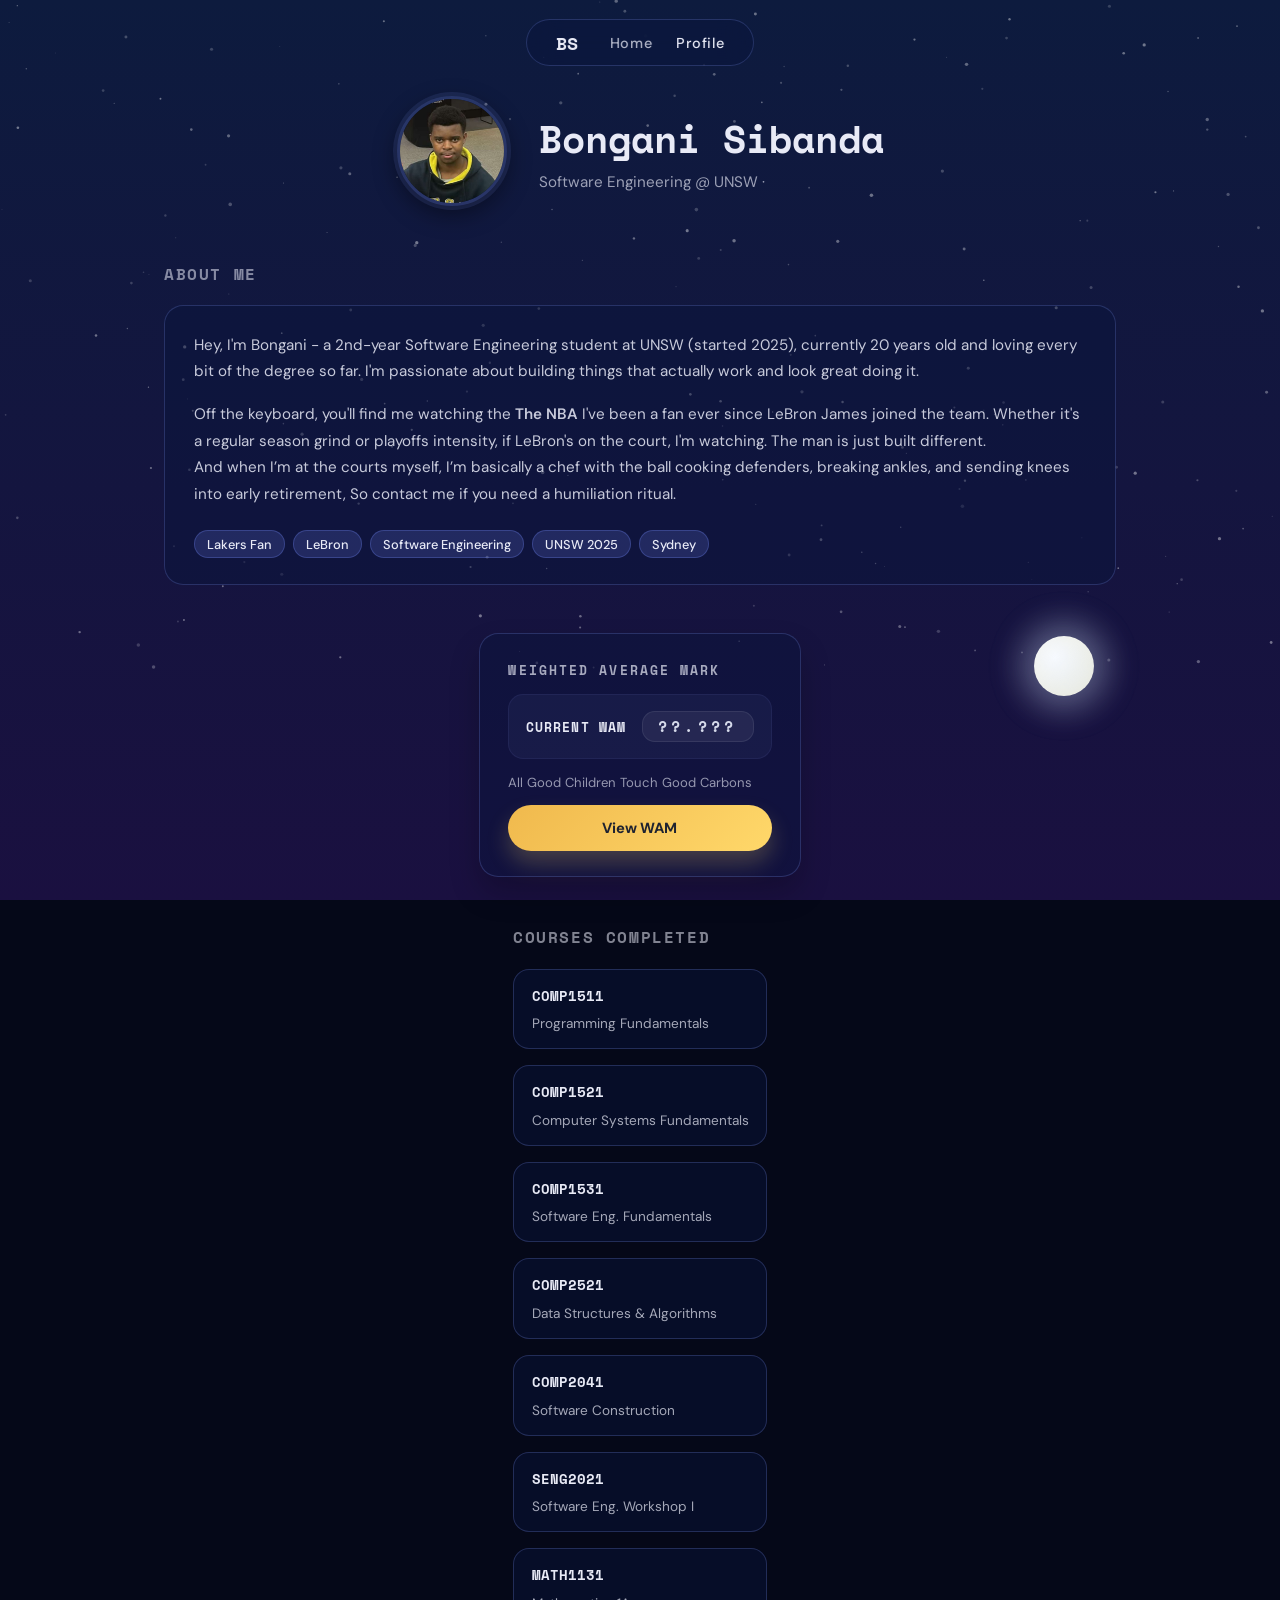
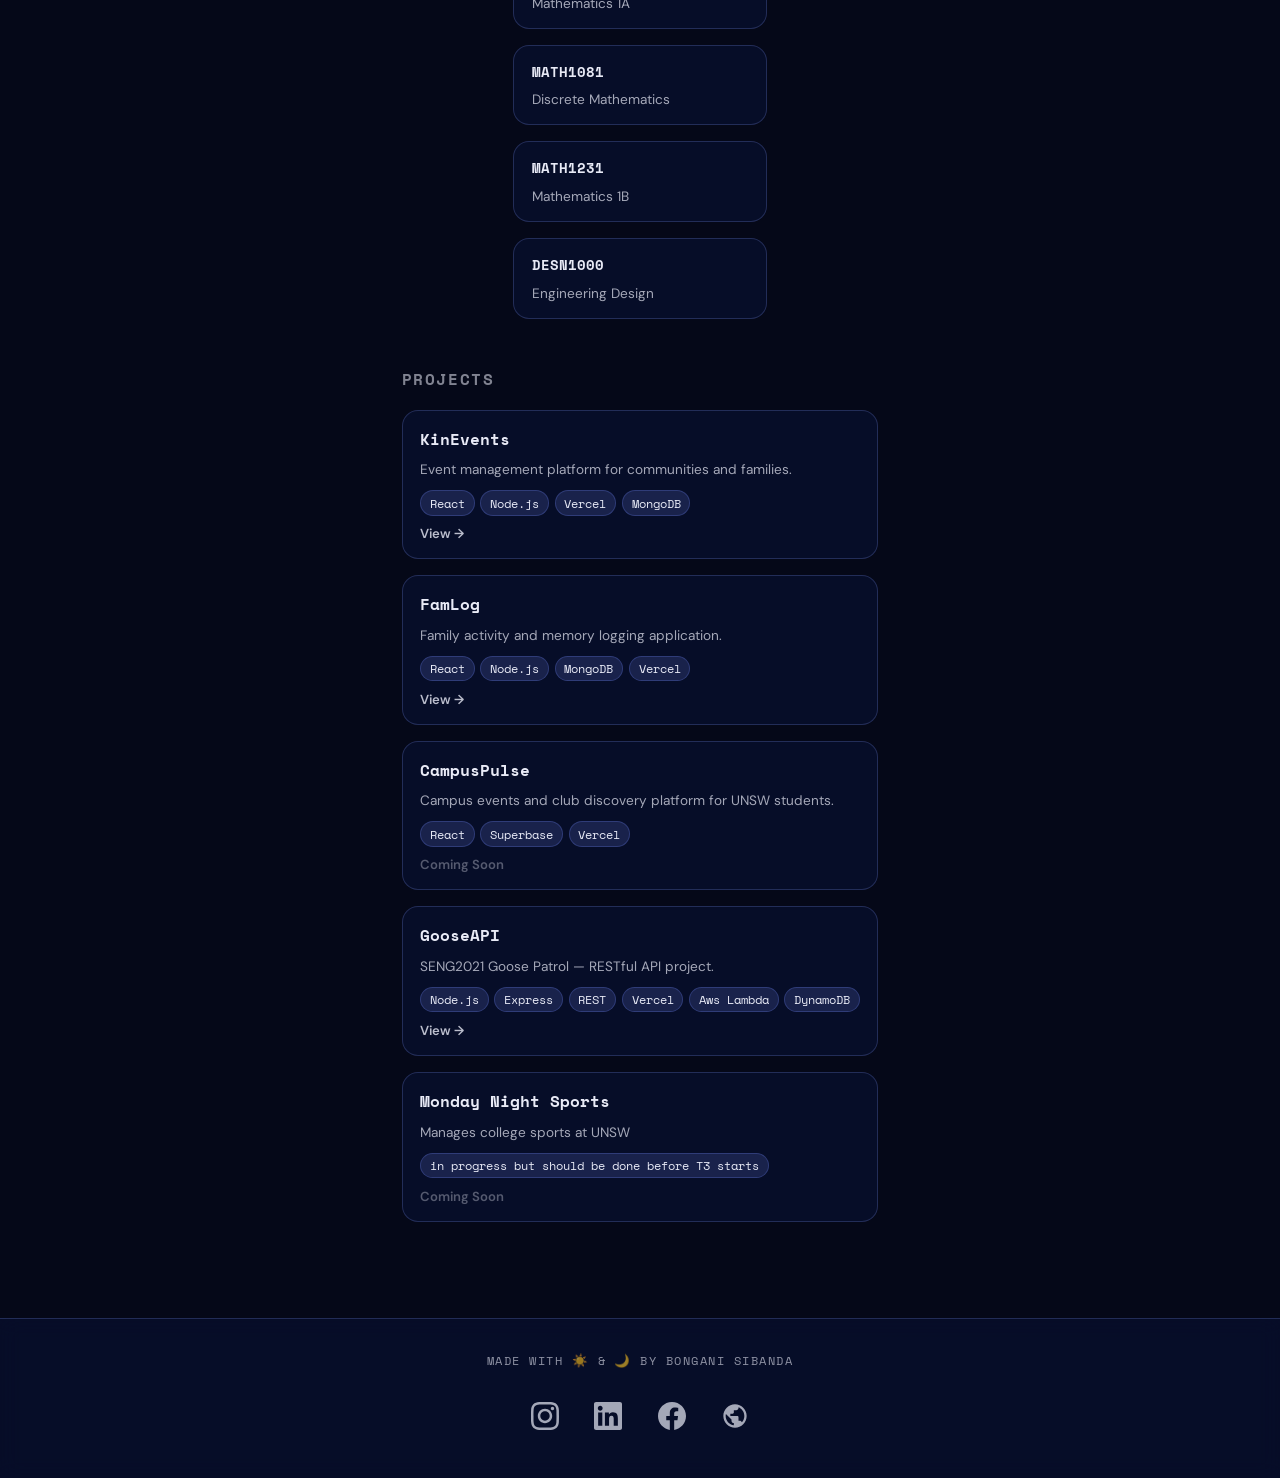
==== commit 45d6136b: "footer added" ====
--- a/profile.html
+++ b/profile.html
@@ -11,6 +11,7 @@
   <link rel="stylesheet" href="css/animations.css?v=2">
   <link rel="stylesheet" href="css/nav.css?v=2">
   <link rel="stylesheet" href="css/profile.css?v=2">
+  <link rel="stylesheet" href="css/footer.css?v=2">
 </head>
 <body>
   <div id="skyBackground">
@@ -106,6 +107,26 @@
     </section>
   </main>
 
+  <footer class="site-footer">
+    <p class="footer-made-by">
+      <span class="footer-made-by-text">Made with ☀️ &amp; 🌙 by Bongani Sibanda</span>
+    </p>
+    <div class="footer-socials">
+      <a href="https://www.instagram.com/__bongani___/" target="_blank" rel="noopener noreferrer" class="footer-social-link" title="Bongani on Instagram" aria-label="Instagram">
+        <svg width="28" height="28" viewBox="0 0 24 24" fill="currentColor" aria-hidden="true"><path d="M12 2.163c3.204 0 3.584.012 4.85.07 3.252.148 4.771 1.691 4.919 4.919.058 1.265.069 1.645.069 4.849 0 3.205-.012 3.584-.069 4.849-.149 3.225-1.664 4.771-4.919 4.919-1.266.058-1.644.07-4.85.07-3.204 0-3.584-.012-4.849-.07-3.26-.149-4.771-1.699-4.919-4.92-.058-1.265-.07-1.644-.07-4.849 0-3.204.013-3.583.07-4.849.149-3.227 1.664-4.771 4.919-4.919 1.266-.057 1.645-.069 4.849-.069zm0-2.163c-3.259 0-3.667.014-4.947.072-4.358.2-6.78 2.618-6.98 6.98-.059 1.281-.073 1.689-.073 4.948 0 3.259.014 3.668.072 4.948.2 4.358 2.618 6.78 6.98 6.98 1.281.058 1.689.072 4.948.072 3.259 0 3.668-.014 4.948-.072 4.354-.2 6.782-2.618 6.979-6.98.059-1.28.073-1.689.073-4.948 0-3.259-.014-3.667-.072-4.947-.196-4.354-2.617-6.78-6.979-6.98-1.281-.059-1.69-.073-4.949-.073zm0 5.838c-3.403 0-6.162 2.759-6.162 6.162s2.759 6.163 6.162 6.163 6.162-2.759 6.162-6.163c0-3.403-2.759-6.162-6.162-6.162zm0 10.162c-2.209 0-4-1.79-4-4 0-2.209 1.791-4 4-4s4 1.791 4 4c0 2.21-1.791 4-4 4zm6.406-11.845c-.796 0-1.441.645-1.441 1.44s.645 1.44 1.441 1.44c.795 0 1.439-.645 1.439-1.44s-.644-1.44-1.439-1.44z"/></svg>
+      </a>
+      <a href="https://www.linkedin.com/in/bongani-sibanda-6aa991392" target="_blank" rel="noopener noreferrer" class="footer-social-link" title="Bongani on LinkedIn" aria-label="LinkedIn">
+        <svg width="28" height="28" viewBox="0 0 24 24" fill="currentColor" aria-hidden="true"><path d="M20.447 20.452h-3.554v-5.569c0-1.328-.027-3.037-1.852-3.037-1.853 0-2.136 1.445-2.136 2.939v5.667H9.351V9h3.414v1.561h.046c.477-.9 1.637-1.85 3.37-1.85 3.601 0 4.267 2.37 4.267 5.455v6.286zM5.337 7.433c-1.144 0-2.063-.926-2.063-2.065 0-1.138.92-2.063 2.063-2.063 1.14 0 2.064.925 2.064 2.063 0 1.139-.925 2.065-2.064 2.065zm1.782 13.019H3.555V9h3.564v11.452zM22.225 0H1.771C.792 0 0 .774 0 1.729v20.542C0 23.227.792 24 1.771 24h20.451C23.2 24 24 23.227 24 22.271V1.729C24 .774 23.2 0 22.222 0h.003z"/></svg>
+      </a>
+      <a href="https://www.facebook.com/bongani.sibanda.82241" target="_blank" rel="noopener noreferrer" class="footer-social-link" title="Bongani on Facebook" aria-label="Facebook">
+        <svg width="28" height="28" viewBox="0 0 24 24" fill="currentColor" aria-hidden="true"><path d="M24 12.073c0-6.627-5.373-12-12-12s-12 5.373-12 12c0 5.99 4.388 10.954 10.125 11.854v-8.385H7.078v-3.47h3.047V9.43c0-3.007 1.792-4.669 4.533-4.669 1.312 0 2.686.235 2.686.235v2.953H15.83c-1.491 0-1.956.925-1.956 1.874v2.25h3.328l-.532 3.47h-2.796v8.385C19.612 23.027 24 18.062 24 12.073z"/></svg>
+      </a>
+      <a href="https://famlogs.vercel.app/" target="_blank" rel="noopener noreferrer" class="footer-social-link" title="Bongani's Personal Site" aria-label="Personal website">
+        <svg width="28" height="28" viewBox="0 0 24 24" fill="currentColor" aria-hidden="true"><path d="M12 2C6.477 2 2 6.477 2 12s4.477 10 10 10 10-4.477 10-10S17.523 2 12 2zm-1 17.93c-3.95-.49-7-3.85-7-7.93 0-.62.08-1.21.21-1.79L9 15v1c0 1.1.9 2 2 2v1.93zm6.9-2.54c-.26-.81-1-1.39-1.9-1.39h-1v-3c0-.55-.45-1-1-1H8v-2h2c.55 0 1-.45 1-1V7h2c1.1 0 2-.9 2-2v-.41c2.93 1.19 5 4.06 5 7.41 0 2.08-.8 3.97-2.1 5.39z"/></svg>
+      </a>
+    </div>
+  </footer>
+
   <div class="wam-modal" id="wamModal" aria-hidden="true">
     <div class="wam-modal-backdrop" data-wam-close></div>
     <div
--- a/css/footer.css
+++ b/css/footer.css
@@ -0,0 +1,125 @@
+footer.site-footer {
+  position: relative;
+  z-index: 10;
+  width: 100%;
+  display: flex;
+  flex-direction: column;
+  align-items: center;
+  gap: 1.5rem;
+  padding: 2rem 1.5rem 2.5rem;
+  background: var(--glass-day);
+  border-top: 1px solid var(--border-day);
+  backdrop-filter: blur(10px);
+  -webkit-backdrop-filter: blur(10px);
+  color: var(--text-day);
+  transition:
+    background 1.5s ease,
+    border-color 1.5s ease,
+    color 1.5s ease;
+}
+
+.footer-made-by {
+  margin: 0;
+  color: var(--text-day);
+  font-family: 'Space Mono', monospace;
+  font-size: 0.78rem;
+  letter-spacing: 0.12em;
+  text-transform: uppercase;
+  opacity: 0.6;
+  text-align: center;
+  transition: color 1.5s ease, opacity 1.5s ease;
+}
+
+.footer-made-by .footer-made-by-text {
+  display: inline;
+}
+
+.footer-socials {
+  display: flex;
+  align-items: center;
+  justify-content: center;
+  gap: 1.2rem;
+  flex-wrap: wrap;
+}
+
+.footer-social-link {
+  display: inline-flex;
+  align-items: center;
+  justify-content: center;
+  padding: 0.45rem;
+  border-radius: 50%;
+  border: 1px solid transparent;
+  background: transparent;
+  color: var(--text-day);
+  opacity: 0.7;
+  text-decoration: none;
+  transition:
+    background 1.5s ease,
+    border-color 1.5s ease,
+    color 1.5s ease,
+    opacity 0.25s ease,
+    transform 0.25s ease;
+}
+
+.footer-social-link svg {
+  width: 28px;
+  height: 28px;
+  display: block;
+  fill: currentColor;
+  transition: fill 1.5s ease;
+}
+
+.footer-social-link:hover,
+.footer-social-link:focus-visible {
+  background: rgba(255, 255, 255, 0.15);
+  border-color: var(--border-day);
+  color: var(--text-day);
+  opacity: 1;
+  transform: translateY(-3px);
+}
+
+.footer-social-link:focus-visible {
+  outline: none;
+  box-shadow: 0 0 0 2px rgba(255, 255, 255, 0.18);
+}
+
+body[data-night='true'] footer.site-footer {
+  background: var(--glass-night);
+  border-color: var(--border-night);
+  color: var(--text-night);
+}
+
+body[data-night='true'] .footer-made-by,
+body[data-night='true'] .footer-social-link svg {
+  color: var(--text-night);
+  fill: var(--text-night);
+}
+
+body[data-night='true'] .footer-social-link {
+  color: var(--text-night);
+}
+
+body[data-night='true'] .footer-social-link:hover,
+body[data-night='true'] .footer-social-link:focus-visible {
+  background: rgba(100, 120, 200, 0.2);
+  border-color: var(--border-night);
+}
+
+@media (max-width: 600px) {
+  footer.site-footer {
+    padding: 1.5rem 1rem 2rem;
+  }
+
+  .footer-socials {
+    gap: 0.9rem;
+  }
+
+  .footer-social-link {
+    padding: 0.4rem;
+  }
+
+  .footer-social-link svg {
+    width: 24px;
+    height: 24px;
+  }
+}
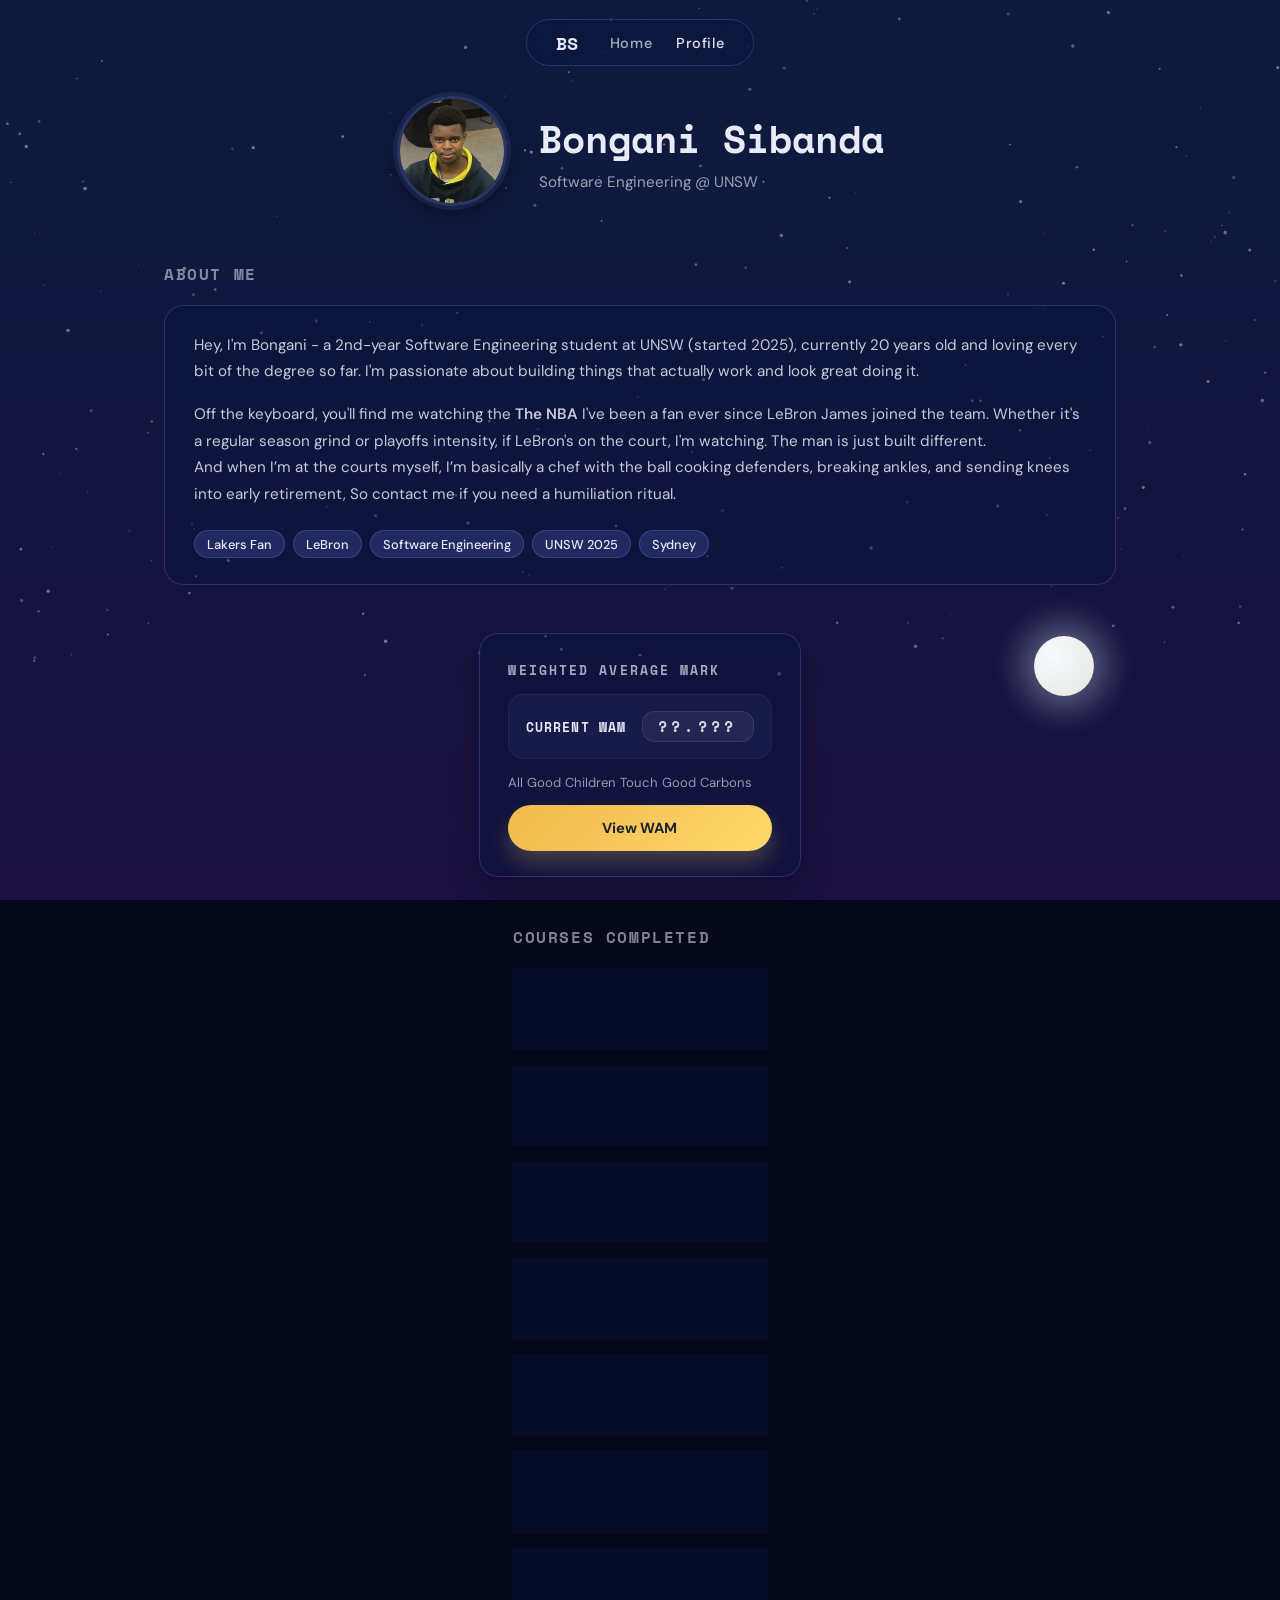
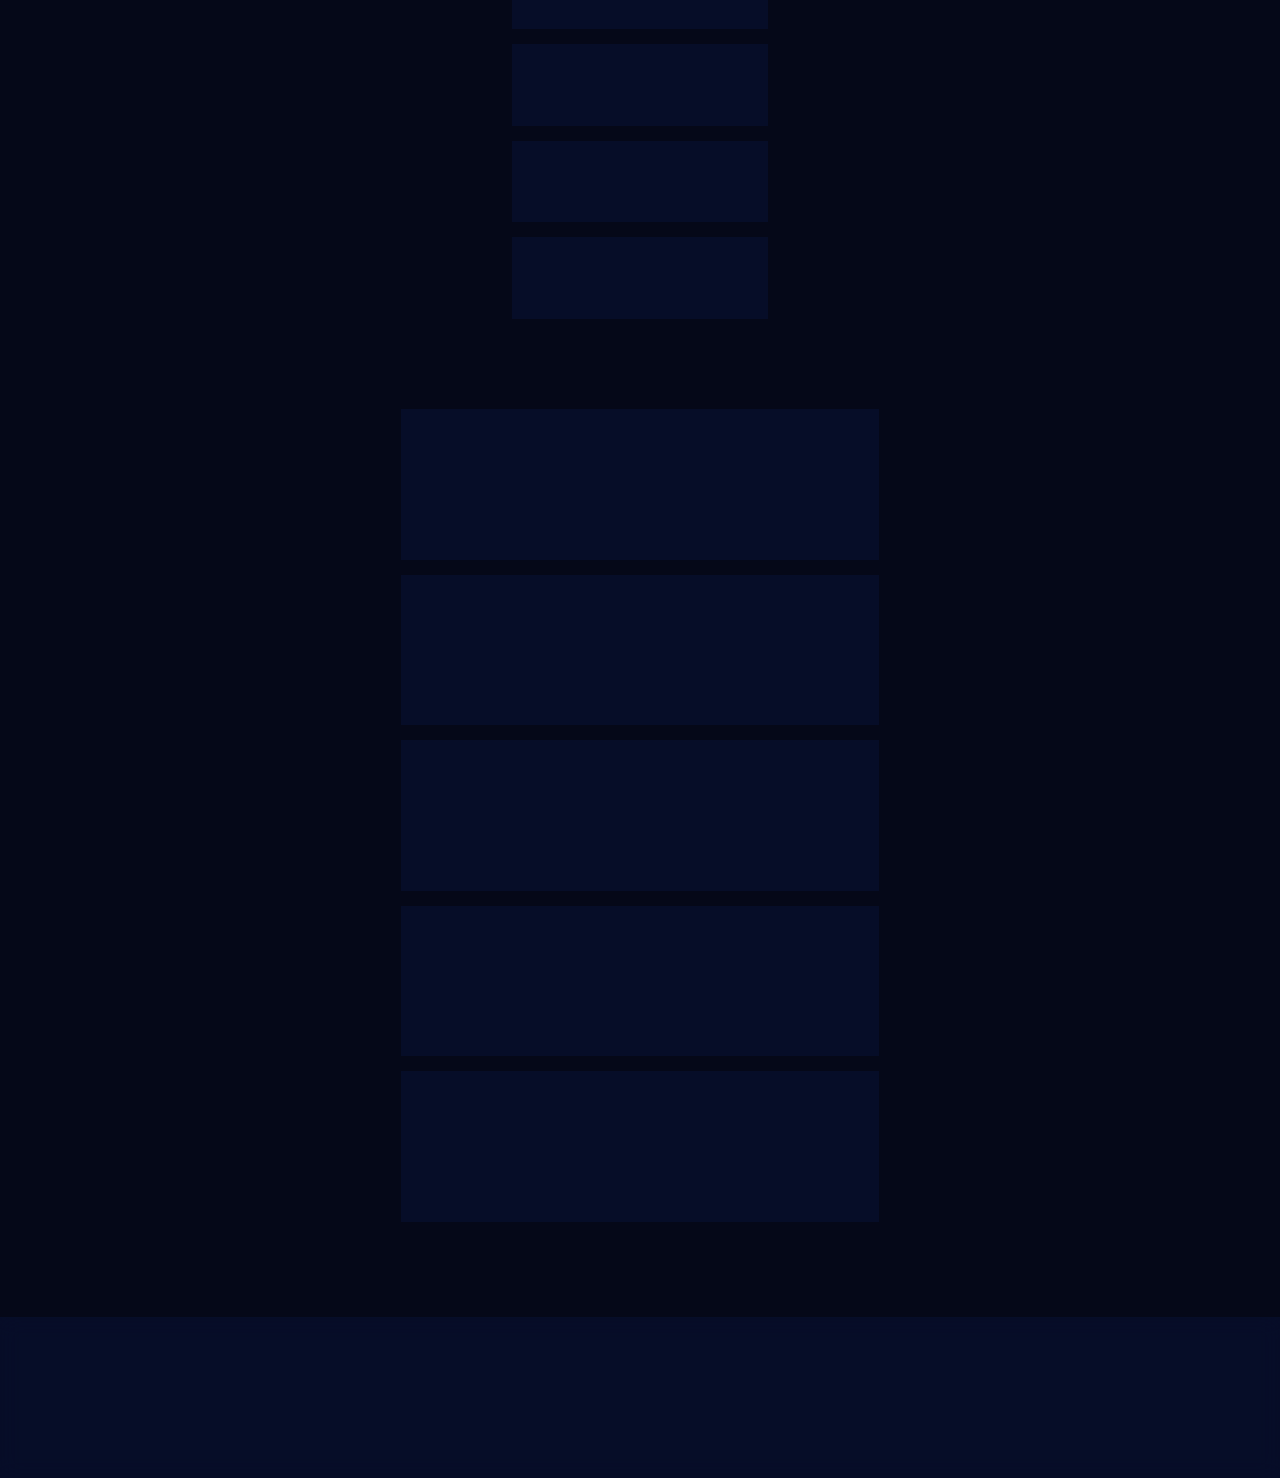
==== commit 13e2f03b: "minor fixes" ====
--- a/profile.html
+++ b/profile.html
@@ -109,7 +109,7 @@
 
   <footer class="site-footer">
     <p class="footer-made-by">
-      <span class="footer-made-by-text">Made with ☀️ &amp; 🌙 by Bongani Sibanda</span>
+      <span class="footer-made-by-text">Made by Bongani Sibanda</span>
     </p>
     <div class="footer-socials">
       <a href="https://www.instagram.com/__bongani___/" target="_blank" rel="noopener noreferrer" class="footer-social-link" title="Bongani on Instagram" aria-label="Instagram">
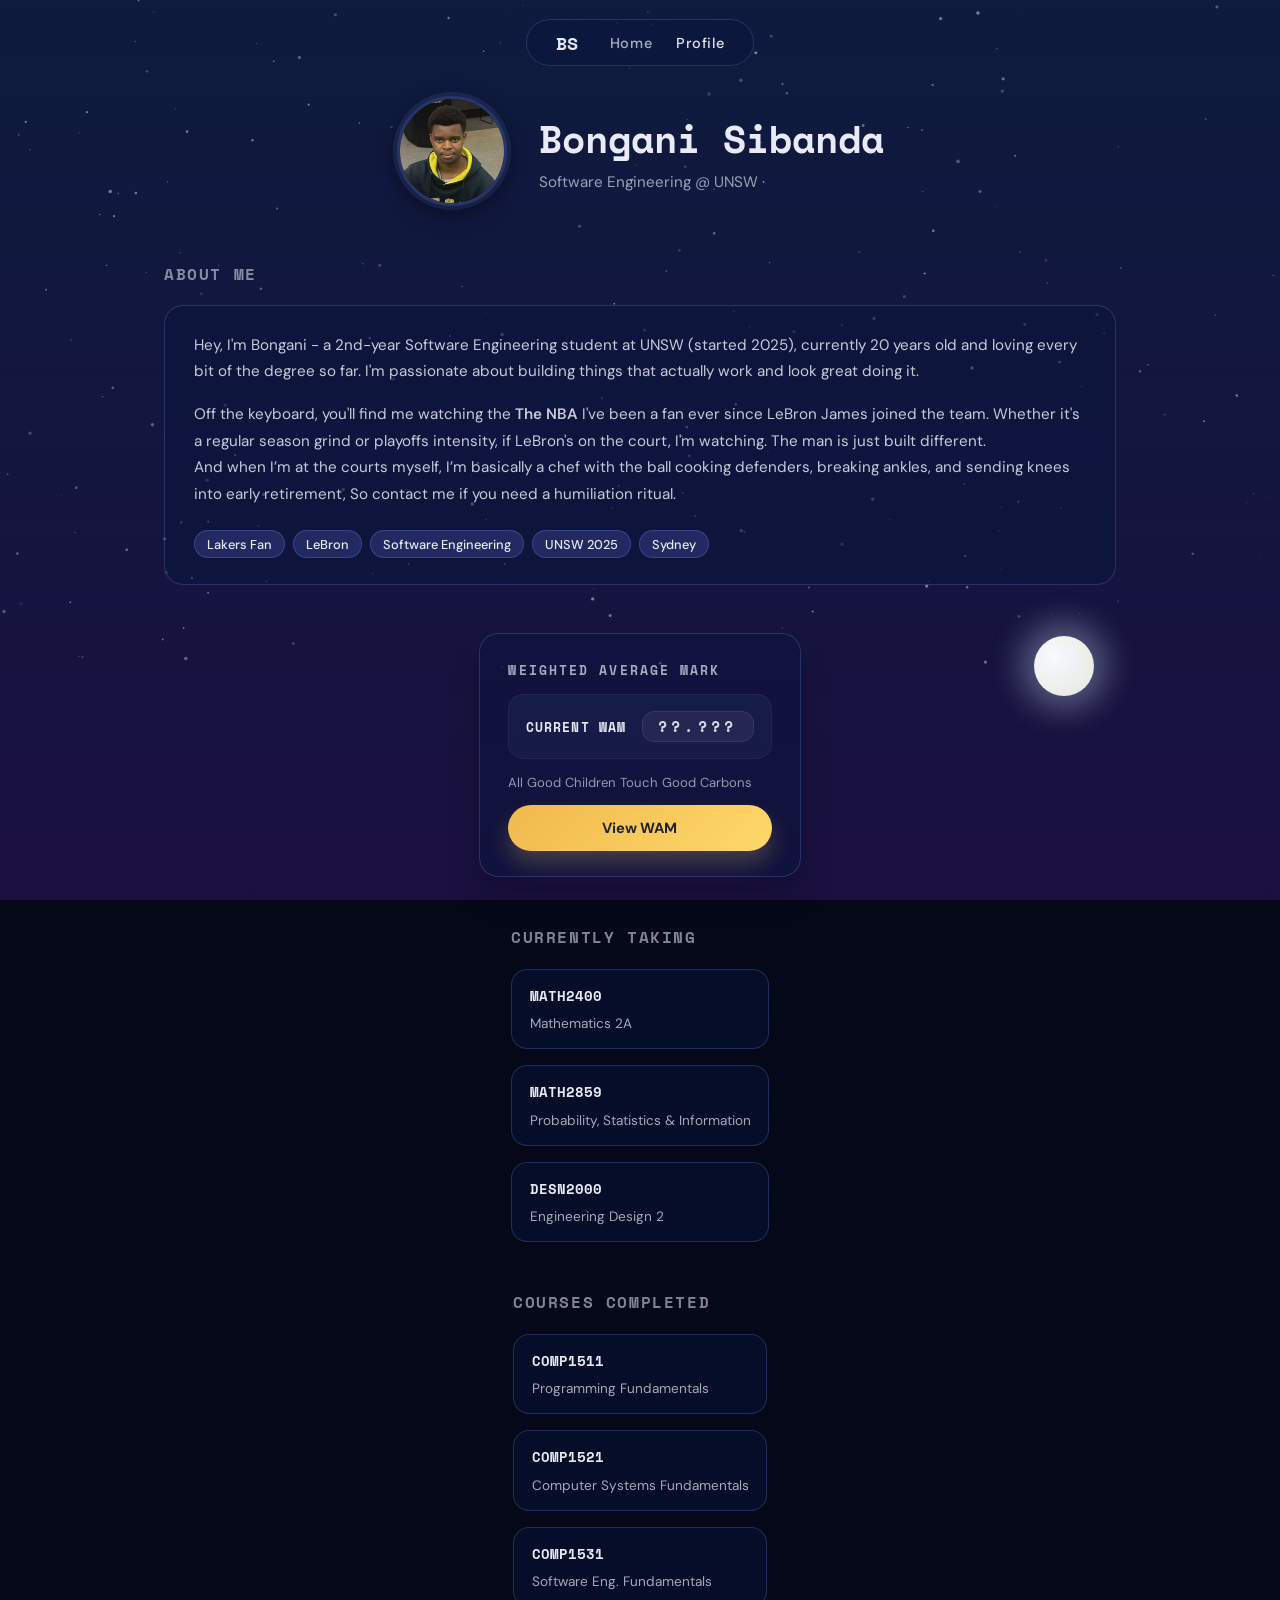
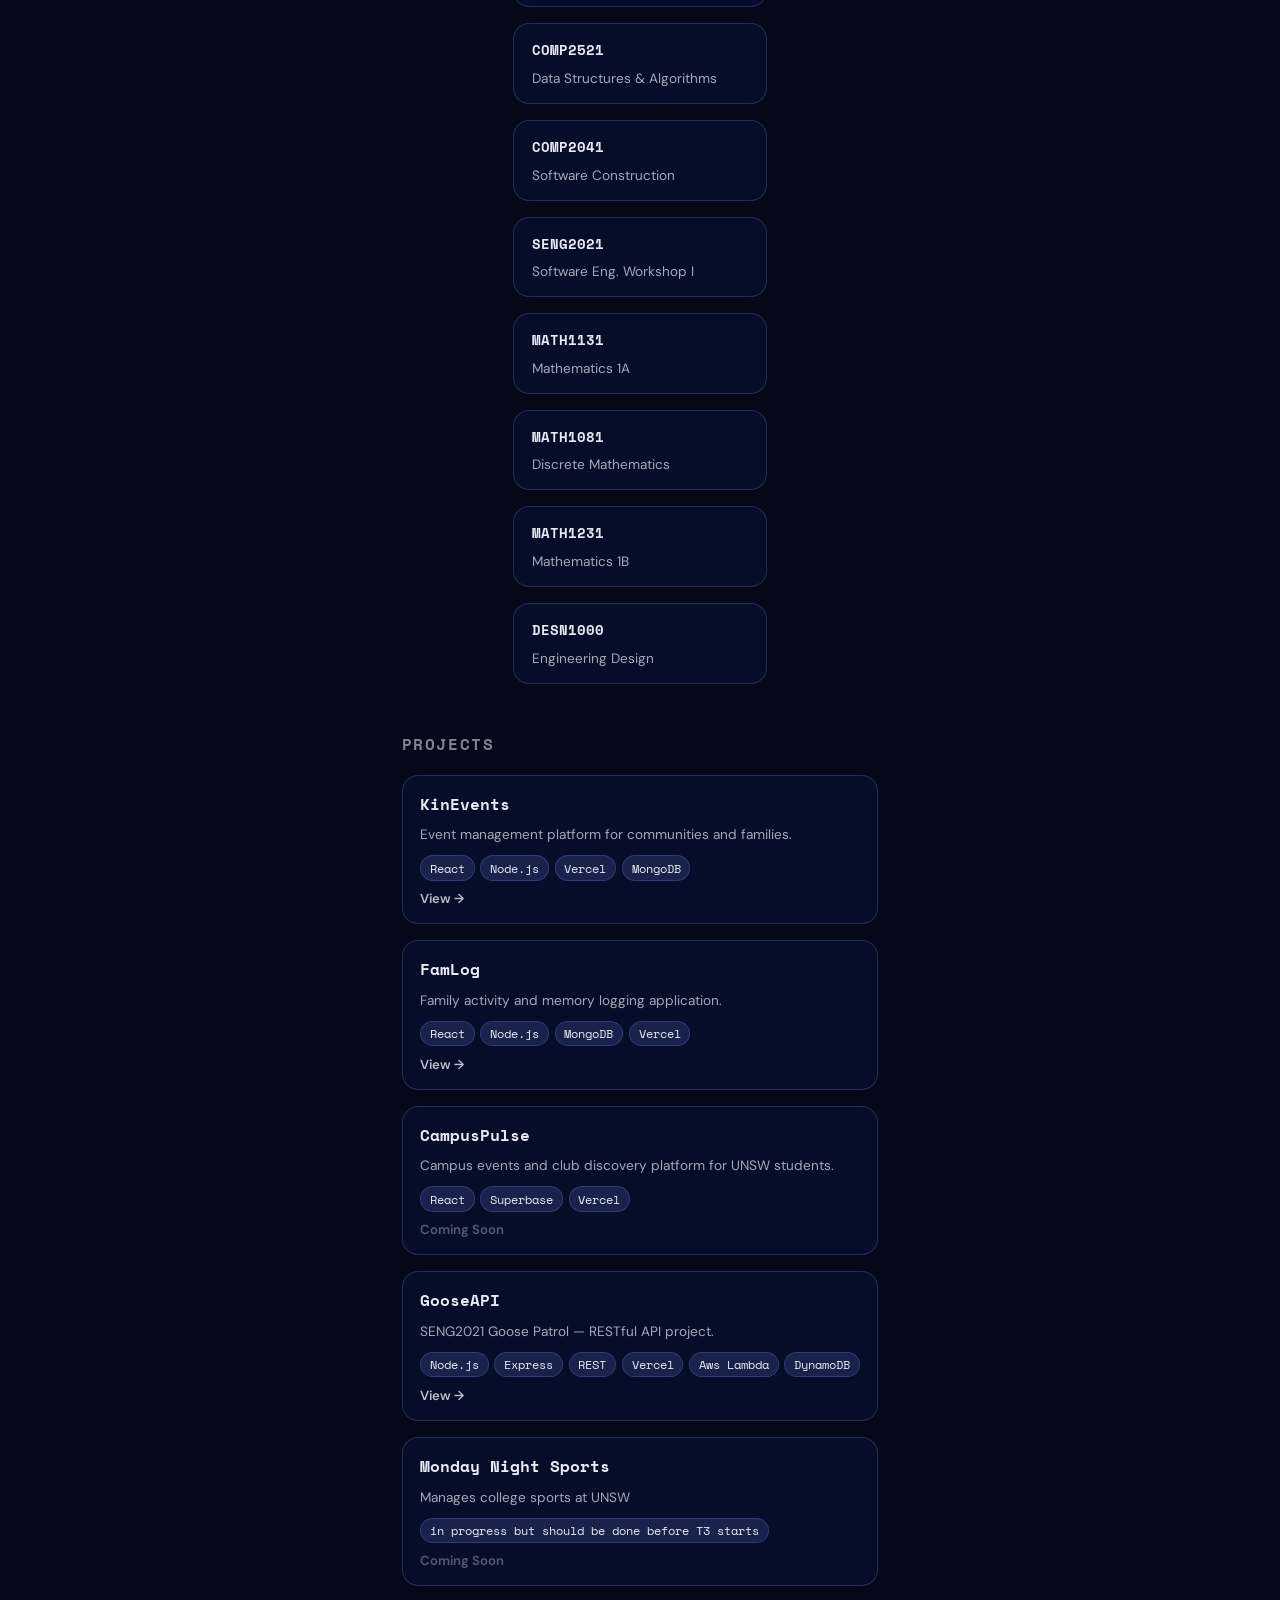
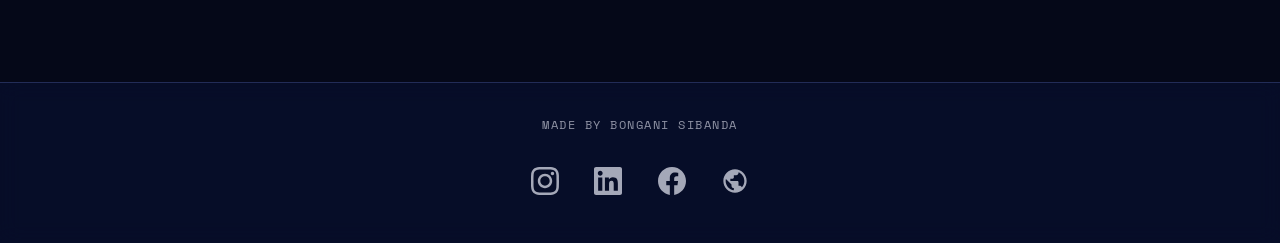
==== commit 8b7f8ea0: "add currently taking courses section to profile page Co-Authored-By: Claude Sonnet 4.6 <noreply@anth" ====
--- a/profile.html
+++ b/profile.html
@@ -96,6 +96,11 @@
       </div>
     </section>
 
+    <section class="profile-section" id="currentCoursesSection">
+      <h2 class="section-title">Currently Taking</h2>
+      <div class="course-grid" id="currentCourseGrid"></div>
+    </section>
+
     <section class="profile-section" id="coursesSection">
       <h2 class="section-title">Courses Completed</h2>
       <div class="course-grid" id="courseGrid"></div>
